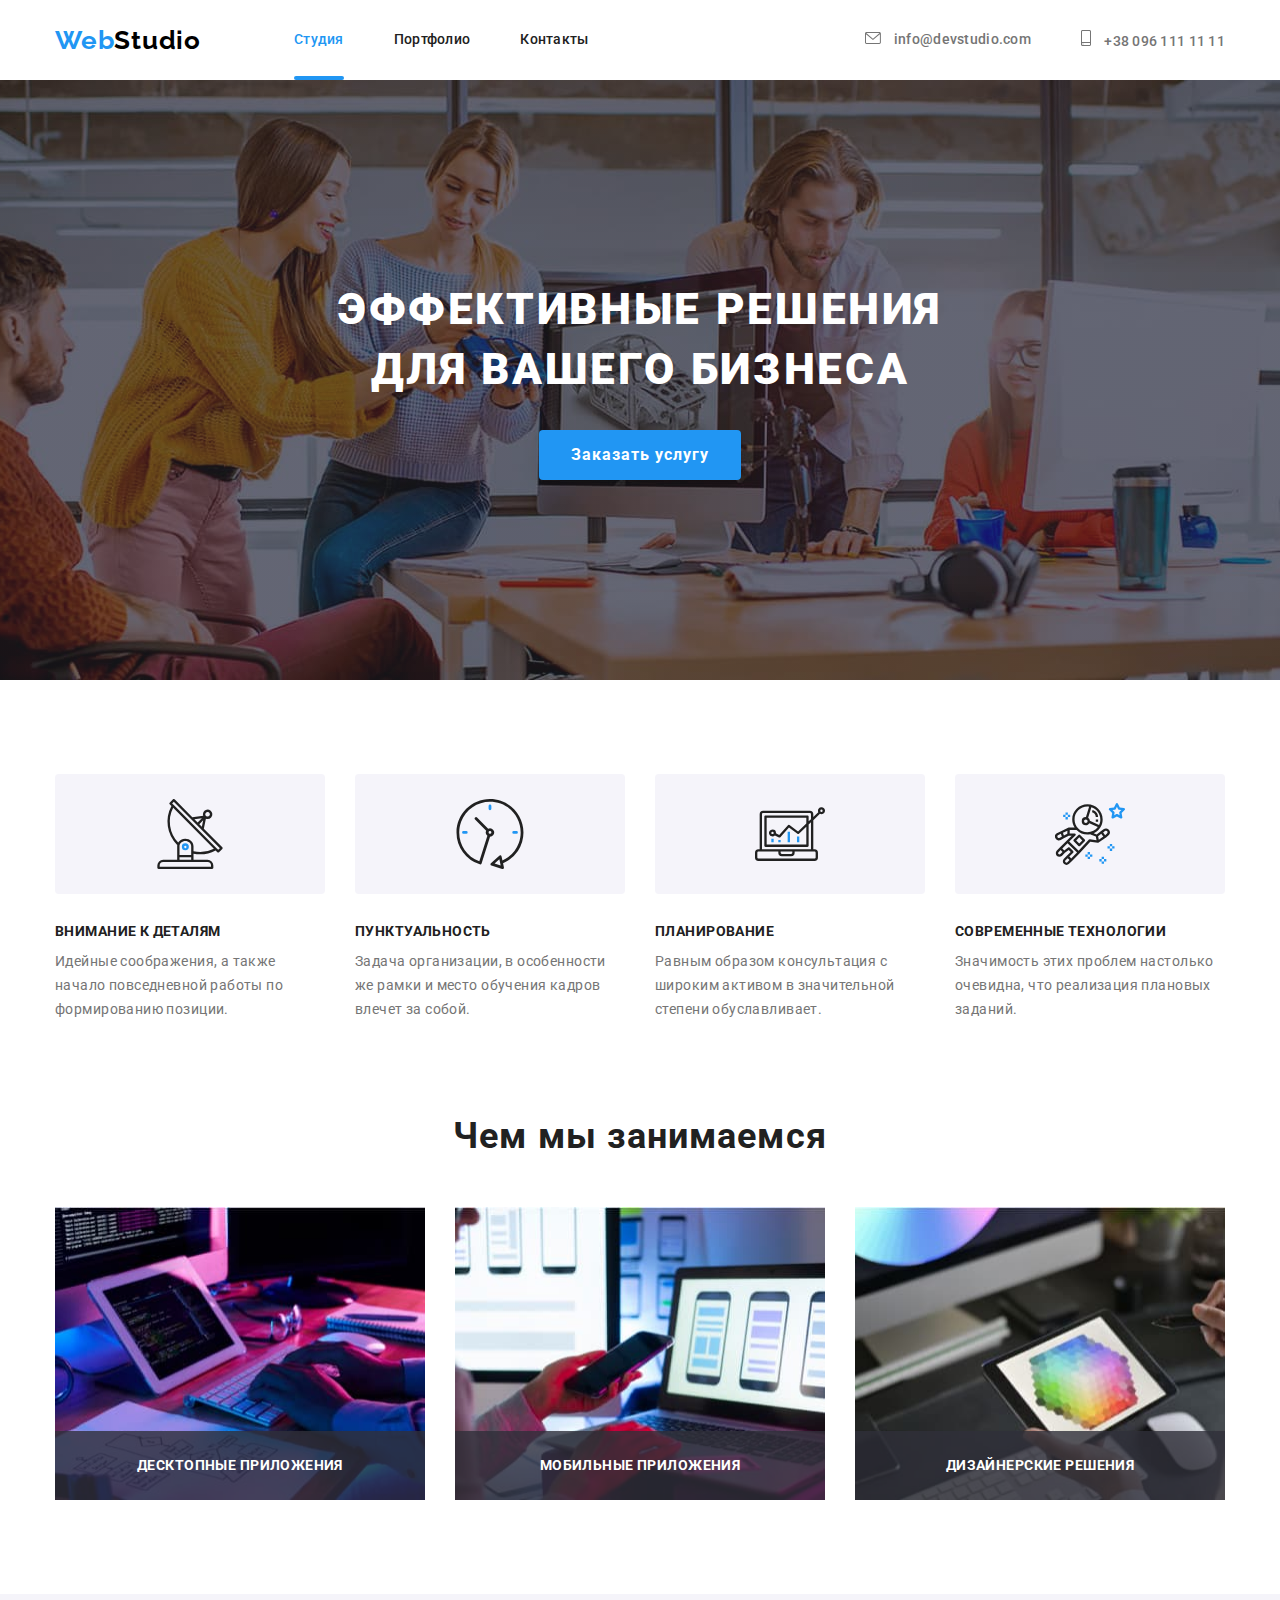
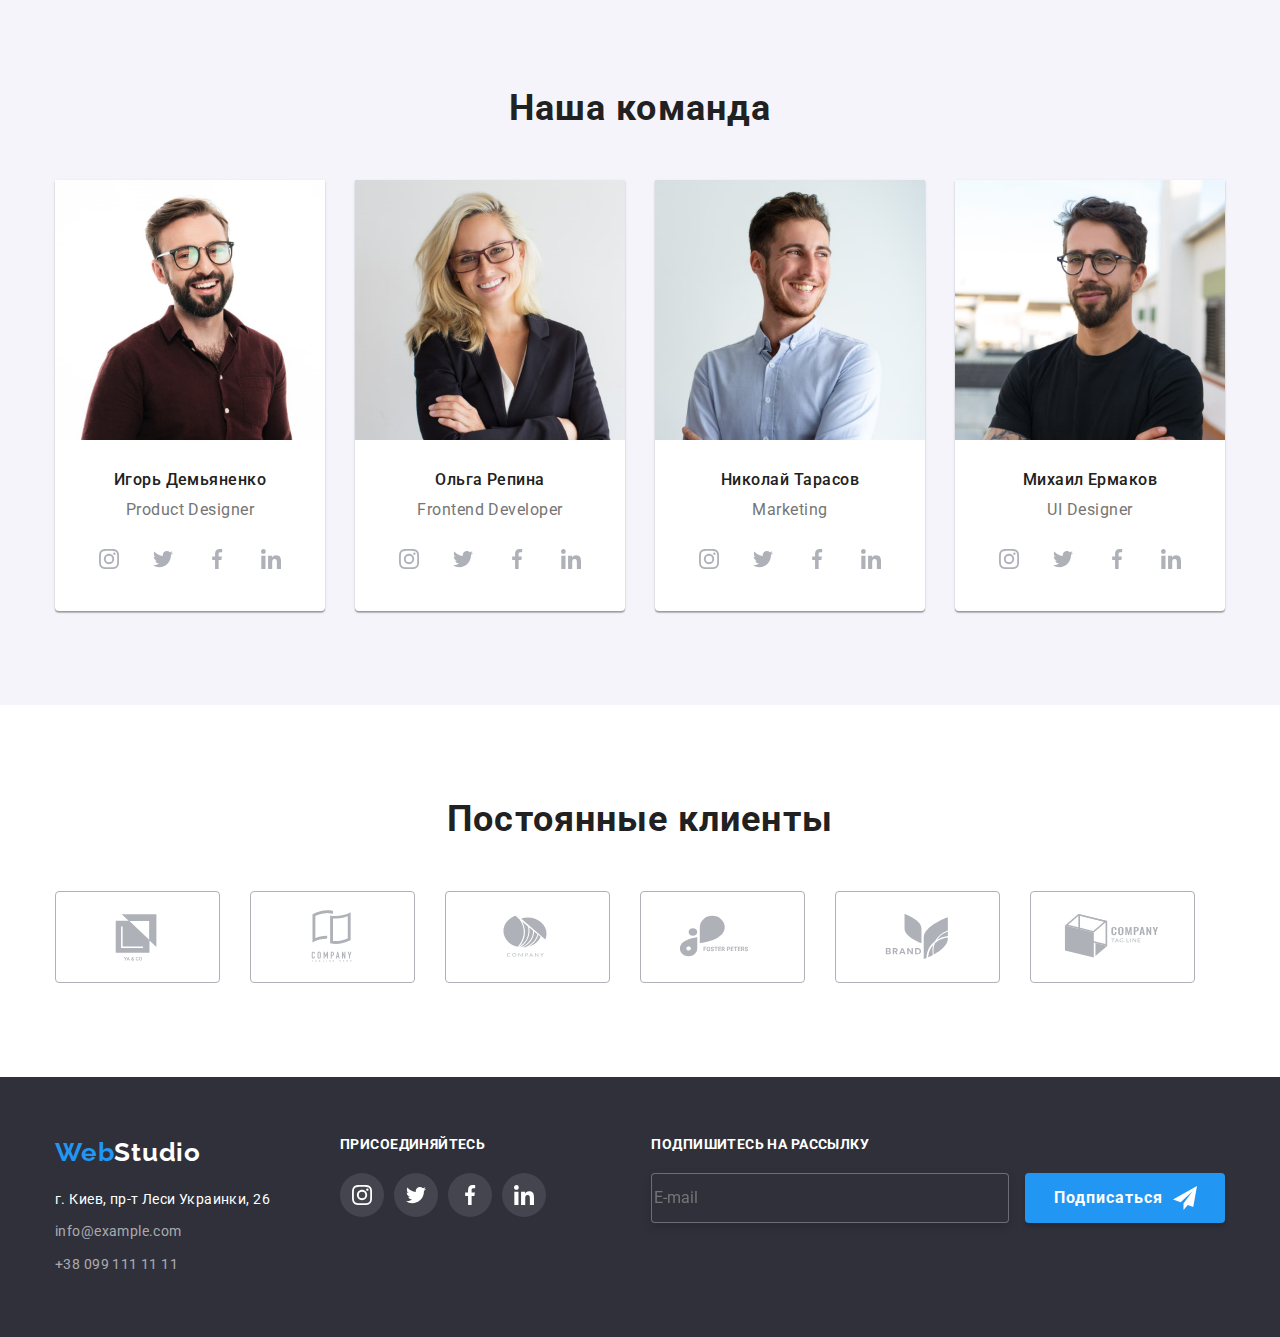
==== index.html @ b8bf2f2f "седьмое дз" ====
<!DOCTYPE html>
<html lang="ru">
<head>
    <meta charset="UTF-8">
    <meta http-equiv="X-UA-Compatible" content="IE=edge">
    <meta name="viewport" content="width=device-width, initial-scale=1.0">
    <title>Главная</title>
    <link rel="preconnect" href="https://fonts.gstatic.com">
    <link href="https://fonts.googleapis.com/css2?family=Raleway:wght@700&family=Roboto:wght@400;500;700;900&display=swap"
        rel="stylesheet">
    <link rel="stylesheet" href="https://cdnjs.cloudflare.com/ajax/libs/modern-normalize/1.0.0/modern-normalize.min.css">
    <link rel="stylesheet" href="css/styles.css">
</head>
<body class="page">

    <!-- Шапка -->

    <header>
        <div class="container main-header">
           <nav class="main-header">
               <a href="index.html" class="logo-header">
                   <span class="web">Web</span>Studio
               </a>

                <ul class="site-nav">
                        <li class="item">
                            <a href="index.html" class="links">Студия</a></li>
                   <li class="item"><a href="portfolio.html" class="link">Портфолио</a></li>
                   <li class="item"><a href="" class="link">Контакты</a></li>
                </ul>
            </nav>
           <ul class="site-contact">
               <li class="item">
                   <a href="info@devstudio.com" class="link"> 
                       <svg class="site-contact-icon" width="16" height="12">
                           <use href='./imges/sprite.svg#icon-envelope'></use>
                        </svg>
                        info@devstudio.com</a>
                </li>
               <li class="item">
                    <a href="+380961111111" class="link">
                    <svg class="site-contact-icon" width="10" height="16">
                        <use href='./imges/sprite.svg#icon-smartphone'></use>
                    </svg>
                    +38 096 111 11 11</a>
                </li>
           </ul>
        </div>
    </header>

    <!-- Герой -->

<main>

    <section class="hero">
        <h1 class="hero-title">Эффективные решения <br/>для вашего бизнеса</h1>
        <button type="button" data-modal-open class="button">Заказать услугу</button>
    </section>
    

    <!-- Особенности -->

    <section class="section-features">
        <div class="container">
            <ul class="features">
                <li class="item">
                    <h3 class="title">Внимание к деталям</h3>
                    <p class="text">Идейные соображения, а также начало повседневной работы по формированию позиции.</p>
                </li>

                <li class="item">
                    <h3 class="title">Пунктуальность</h3>
                    <p class="text">Задача организации, в особенности же рамки и место обучения кадров влечет за собой.</p>
                </li>

                <li class="item">
                    <h3 class="title">Планирование</h3>
                    <p class="text">Равным образом консультация с широким активом в значительной степени обуславливает.</p>
                </li>

                <li class="item">
                    <h3 class="title">Современные технологии</h3>
                    <p class="text">Значимость этих проблем настолько очевидна, что реализация плановых заданий.</p>
                </li>
            </ul>
        </div>
    </section>

    <!-- Чем мы занимаемся -->

    <section class="work">
        <div class="container">
            <h2 class="title">Чем мы занимаемся</h2>
            <ul class="work-imeges">
                <li class="item">
                    <img src="imges/disain1.jpg" alt="дизайн" width="370" height="293">
                    <p class="overlay">Десктопные приложения</p>
                </li>
                <li class="item">
                    <img src="imges/disain2.jpg" alt="дизайн" width="370" height="293">
                    <p class="overlay">Мобильные приложения</p>
                </li>
                <li class="item">
                    <img src="imges/disain3.jpg" alt="дизайн" width="370" height="293">
                    <p class="overlay">Дизайнерские решения</p>
                </li>
            </ul>
        </div>
    </section>

    <!-- Наша команда -->

    <section class="ourteam">
        <div class="container">
            <h2 class="comanda-title">Наша команда</h2>
            <ul class="comanda">
                <li class="item">
                    <article class="card">
                        <div class="card-thumb">
                            <img src="imges/Igor-Demyanenko.jpg" alt="Игорь Демьяненко" width="270" height="260">
                        </div>
                        <div class="card-content">
                            <h3 class="title">Игорь Демьяненко</h3>
                            <p class="text" lang="en">Product Designer</p>
                            <ul class="social-list">
                                <li class="social-list-item">
                                    <a href="" class="social-list-link">
                                        <svg class="social-list-icon">
                                            <use href="./imges/sprite.svg#icon-instagram"></use>
                                        </svg>
                                    </a>
                                </li>
                                <li class="social-list-item">
                                    <a href="" class="social-list-link">
                                        <svg class="social-list-icon">
                                            <use href="./imges/sprite.svg#icon-twitter"></use>
                                        </svg>
                                    </a>
                                </li>
                                <li class="social-list-item">
                                    <a href="" class="social-list-link">
                                        <svg class="social-list-icon">
                                            <use href="./imges/sprite.svg#icon-facebook"></use>
                                        </svg>
                                    </a>
                                </li>
                                <li class="social-list-item">
                                    <a href="" class="social-list-link">
                                        <svg class="social-list-icon">
                                            <use href="./imges/sprite.svg#icon-linkedin"></use>
                                        </svg>
                                    </a>
                                </li>
                            </ul>
                        </div>
                    </article>
                </li>
                <li class="item">
                    <article class="card">
                        <div class="card-thumb">
                             <img src="imges/Olga-Repina.jpg" alt="Ольга Репина" width="270" height="260">
                        </div>
                        <div class="card-content">
                            <h3 class="title">Ольга Репина</h3>
                            <p class="text" lang="en">Frontend Developer</p>
                        <ul class="social-list">
                            <li class="social-list-item">
                                <a href="" class="social-list-link">
                                    <svg class="social-list-icon">
                                        <use href="./imges/sprite.svg#icon-instagram"></use>
                                    </svg>
                                </a>
                            </li>
                            <li class="social-list-item">
                                <a href="" class="social-list-link">
                                    <svg class="social-list-icon">
                                        <use href="./imges/sprite.svg#icon-twitter"></use>
                                    </svg>
                                </a>
                            </li>
                            <li class="social-list-item">
                                <a href="" class="social-list-link">
                                    <svg class="social-list-icon">
                                        <use href="./imges/sprite.svg#icon-facebook"></use>
                                    </svg>
                                </a>
                            </li>
                            <li class="social-list-item">
                                <a href="" class="social-list-link">
                                    <svg class="social-list-icon">
                                        <use href="./imges/sprite.svg#icon-linkedin"></use>
                                    </svg>
                                </a>
                            </li>
                        </ul>
                        </div>
                    </article>
                </li>
                <li class="item">
                    <article class="card">
                        <div class="card-thumb">
                             <img src="imges/Nikolai-Tarasov.jpg" alt="Николай Тарасов" width="270" height="260">
                        </div>
                        <div class="card-content">
                            <h3 class="title">Николай Тарасов</h3>
                            <p class="text" lang="en">Marketing</p>
                            <ul class="social-list">
                                <li class="social-list-item">
                                    <a href="" class="social-list-link">
                                        <svg class="social-list-icon">
                                            <use href="./imges/sprite.svg#icon-instagram"></use>
                                        </svg>
                                    </a>
                                </li>
                                <li class="social-list-item">
                                    <a href="" class="social-list-link">
                                        <svg class="social-list-icon">
                                            <use href="./imges/sprite.svg#icon-twitter"></use>
                                        </svg>
                                    </a>
                                </li>
                                <li class="social-list-item">
                                    <a href="" class="social-list-link">
                                        <svg class="social-list-icon">
                                            <use href="./imges/sprite.svg#icon-facebook"></use>
                                        </svg>
                                    </a>
                                </li>
                                <li class="social-list-item">
                                    <a href="" class="social-list-link">
                                        <svg class="social-list-icon">
                                            <use href="./imges/sprite.svg#icon-linkedin"></use>
                                        </svg>
                                    </a>
                                </li>
                            </ul>
                        </div>
                    </article>
                </li>
                <li class="item">
                    <article class="card">
                        <div class="card-thumb">  
                            <img src="imges/Mihail-Ermakov.jpg" alt="Михаил Ермаков" width="270" height="260">
                        </div>
                        <div class="card-content">
                            <h3 class="title">Михаил Ермаков</h3>
                            <p class="text" lang="en">UI Designer</p>
                            <ul class="social-list">
                                <li class="social-list-item">
                                    <a href="" class="social-list-link">
                                        <svg class="social-list-icon">
                                            <use href="./imges/sprite.svg#icon-instagram"></use>
                                        </svg>
                                    </a>
                                </li>
                                <li class="social-list-item">
                                    <a href="" class="social-list-link">
                                        <svg class="social-list-icon">
                                            <use href="./imges/sprite.svg#icon-twitter"></use>
                                        </svg>
                                    </a>
                                </li>
                                <li class="social-list-item">
                                    <a href="" class="social-list-link">
                                        <svg class="social-list-icon">
                                            <use href="./imges/sprite.svg#icon-facebook"></use>
                                        </svg>
                                    </a>
                                </li>
                                <li class="social-list-item">
                                    <a href="" class="social-list-link">
                                        <svg class="social-list-icon">
                                            <use href="./imges/sprite.svg#icon-linkedin"></use>
                                        </svg>
                                    </a>
                                </li>
                            </ul>
                        </div>
                    </article>
                </li>
            </ul>
        </div>
    </section>

<!-- Постоянные клиенты -->

    <section class="regular-customers">
        <div class="container">
            <h2 class="comanda-title">Постоянные клиенты</h2>
            <ul class="regular-customers-block">
                <li class="item">
                    <a class="link" href="">
                        <svg class="regular-customers-block-icon" width="106" height="60">
                            <use href='./imges/sprite.svg#icon-Logo1'></use>
                        </svg>
                    </a>
                </li>
                <li class="item">
                    <a class="link" href="">
                        <svg class="regular-customers-block-icon" width="106" height="60">
                            <use href='./imges/sprite.svg#icon-Logo2'></use>
                        </svg>
                    </a>
                </li>
                <li class="item">
                    <a class="link" href="">
                        <svg class="regular-customers-block-icon" width="106" height="60">
                            <use href='./imges/sprite.svg#icon-Logo3'></use>
                        </svg>
                    </a>
                </li>
                <li class="item">
                    <a class="link" href="">
                        <svg class="regular-customers-block-icon" width="106" height="60">
                            <use href='./imges/sprite.svg#icon-Logo4'></use>
                        </svg>
                    </a>
                </li>
                <li class="item">
                    <a class="link" href="">
                        <svg class="regular-customers-block-icon" width="106" height="60">
                            <use href='./imges/sprite.svg#icon-Logo5'></use>
                        </svg>
                    </a>
                </li>
                <li class="item">
                    <a class="link" href="">
                        <svg class="regular-customers-block-icon" width="106" height="60">
                            <use href='./imges/sprite.svg#icon-Logo6'></use>
                        </svg>
                    </a>
                </li>
            </ul>
        </div>
    </section>
</main>

    <!-- Подвал -->

    <footer class="footer">
        <div class="container footer-container">
            <div>
                <a href="index.html" class="logo-footer">
                    <span class="web">Web</span>Studio
                </a>
                <address class="address">
                        г. Киев, пр-т Леси Украинки, 26
                </address>
                <address class="footer-contact">
                        <a href="info@example.com" class="contact email">info@example.com</a>
                        <a href="+380991111111" class="contact">+38 099 111 11 11</a>
                </address> 
            </div>
            <div class="footer-social">
                <h2 class="footer-title">Присоединяйтесь</h2> 
                 <ul class="footer-social-list">
                    <li class="footer-social-list-item">
                        <a href="" class="footer-social-list-link">
                            <svg class="footer-social-list-icon">
                                <use href="./imges/sprite.svg#icon-instagram"></use>
                            </svg>
                        </a>
                    </li>
                    <li class="footer-social-list-item">
                        <a href="" class="footer-social-list-link">
                            <svg class="footer-social-list-icon">
                                <use href="./imges/sprite.svg#icon-twitter"></use>
                            </svg>
                        </a>
                    </li>
                    <li class="footer-social-list-item">
                        <a href="" class="footer-social-list-link">
                            <svg class="footer-social-list-icon">
                                <use href="./imges/sprite.svg#icon-facebook"></use>
                            </svg>
                        </a>
                    </li>
                    <li class="footer-social-list-item">
                        <a href="" class="footer-social-list-link">
                            <svg class="footer-social-list-icon">
                                <use href="./imges/sprite.svg#icon-linkedin"></use>
                            </svg>
                        </a>
                    </li>
                </ul>
            </div>
            <div class="footer-modal">
                <form action="#" class="footer-modal-form">
                    <p class="footer-modal-form-head">Подпишитесь на рассылку</p>
                    <input type="text" name="user-name" class="footer-modal-form-input" placeholder="E-mail" required minlength="2">
                    <button type="submit" class="footer-modal-form-btr">Подписаться</button>
                    <!-- <svg class="foter-modal-icon-button">
                        <use href="./imges/sprite.svg#icon-telegram"></use>
                    </svg> -->
                </form>
            </div>
        </div>
        
    </footer>

    <div class="backdrop is-hidden" data-modal>
        <div class="modal">
            <button type="button" class="modal-close-btn" data-modal-close>
                <svg  class="icon-button">
                    <use href="./imges/sprite.svg#icon-button"></use>
                </svg>
            </button>
            <form action="#" class="modal-form">
                <p class="modal-form-head">Оставьте свои данные, мы вам перезвоним</p>
                <label class="modal-form-field">
                    Имя
                    <span class="modal-form-input-wrapper">
                        <input type="text" name="user-name" class="modal-form-input" placeholder="Имя" required minlength="2">
                        <svg class="modal-form-icon">
                            <use href="./imges/sprite.svg#icon-person-black-modal"></use>
                        </svg>
                    </span>
                </label>
                <label class="modal-form-field">
                    Телефон
                    <span class="modal-form-input-wrapper">
                        <input type="tel" name="user-phone" class="modal-form-input" placeholder="066-666-66-66" pattern="[0-9]{3}-[0-9]{3}-[0-9]{2}-[0-9]{2}" title="066-666-66-66" required> 
                        <svg class="modal-form-icon">
                            <use href="./imges/sprite.svg#icon-phone-black-modal"></use>
                        </svg>
                    </span>
                </label>
                <label class="modal-form-field">
                    Почта
                    <span class="modal-form-input-wrapper">
                        <input type="email" name="user-email" class="modal-form-input" placeholder="Почта" required>
                        <svg class="modal-form-icon">
                            <use href="./imges/sprite.svg#icon-email-black-modal"></use>
                        </svg>
                    </span>
                </label>
                <label class="modal-form-field">
                    Комментарий
                    <textarea name="user-message" class="modal-form-message" placeholder="Введите текст"></textarea>
                </label>
                <input type="checkbox" name="user-policy" class="modal-form-check visually-hidden" id="user-policy" required>
                <label for="user-policy" class="modal-form-checkbox-desc">Соглашаюсь с рассылкой и принимаю <a href="" class="modal-form-checkbox-link">Условия договора</a></label>
                <button type="submit" class="modal-form-btn">Отправить</button>
            </form>
        </div>
    </div>

    <script src="./js/modal.js"></script>

</body>
</html>
---- css/styles.css ----
/* Шрифты 
Roboto 500, 900, 700, 400, Raleway 700*/

/* Ширина сетки 1170 */

.page {
  background-color: #ffffff;
  color: #212121;
  font-family: Roboto, sans-serif;
}

.container {
  margin-left: auto;
  margin-right: auto;
  padding-left: 15px;
  padding-right: 15px;
  width: 1200px;
}

img {
  display: block;
  max-width: 100%;
}

h1,
h2,
h3,
h4,
h5,
h6,
p {
  margin-top: 0;
  margin-bottom: 0;
}

ul,
ol {
  margin-top: 0;
  margin-bottom: 0;
  padding-left: 0;
  list-style: none;
}

/* Шапка */

.main-header {
  display: flex;
  align-items: center;
}

.line-header {
  border-bottom: 1px solid #ececec;
}

.logo-header {
  color: #000000;
  text-decoration: none;
  font-family: Raleway;
  font-style: normal;
  font-weight: 700;
  font-size: 26px;
  line-height: 1.19;
  letter-spacing: 0.03em;
}

.web {
  color: #2196f3;
}

.site-nav {
  padding: 0;
  margin-left: 93px;
  margin-top: 0;
  margin-bottom: 0;
  display: flex;
}

.site-nav .item {
  margin-right: 50px;
  position: relative;
}

.site-nav .item:last-child {
  margin-right: 0;
}

.site-contact {
  display: flex;
  padding: 0;
  margin-left: auto;
}

.site-nav .link {
  text-decoration: none;
  color: #212121;
  font-weight: 500;
  font-size: 14px;
  line-height: 1.14;
  letter-spacing: 0.02em;
  display: block;
  padding-top: 32px;
  padding-bottom: 32px;
  transition: color 250ms linear;
}

.site-nav .links {
  text-decoration: none;
  color: #2196f3;
  font-weight: 500;
  font-size: 14px;
  line-height: 1.14;
  letter-spacing: 0.02em;
  display: block;
  padding-top: 32px;
  padding-bottom: 32px;
  transition: color 250ms linear;
}

.site-nav .links::after {
  content: '';
  display: block;
  width: 100%;
  height: 4px;
  background-color: #2196f3;
  border-radius: 2px;
  position: absolute;
  bottom: 0;
  left: 0;
}

.site-contact .link {
  color: #757575;
  text-decoration: none;
  font-weight: 500;
  font-size: 14px;
  line-height: 1.14;
  letter-spacing: 0.02em;
  transition: color 250ms linear;
}

.site-contact-icon {
  fill: currentColor;
  margin-right: 10px;
}

.site-contact .item + .item {
  margin-left: 50px;
}

.site-nav .link:hover,
.site-nav .link:focus {
  color: #2196f3;
}

.site-contact .link:hover,
.site-contact .link:focus {
  color: #2196f3;
}

.site-contact .link:hover .site-contact-icon,
.site-contact .link:focus .site-contact-icon {
  fill: #2196f3;
  color: #2196f3;
}

/* Герой */

.hero {
  background-color: #c4c4c4;
  text-align: center;
  padding-top: 200px;
  padding-bottom: 200px;
  max-width: 1600px;
  height: 600px;
  margin-left: auto;
  margin-right: auto;
  background-image: linear-gradient(to right, rgba(47, 48, 58, 0.4), rgba(47, 48, 58, 0.4)),
    url(../imges/header-fon.jpg);
  background-size: cover;
  background-position: center;
  background-repeat: no-repeat;
}

.hero-title {
  color: #ffffff;
  font-weight: 900;
  font-size: 44px;
  line-height: 1.36;

  letter-spacing: 0.06em;
  text-transform: uppercase;
  margin-top: 0;
  margin-bottom: 30px;
}

.button {
  font-family: inherit;
  color: #ffffff;
  background-color: #2196f3;
  font-weight: 700;
  font-size: 16px;
  line-height: 1.87;
  align-items: center;
  text-align: center;
  letter-spacing: 0.06em;
  padding: 10px 32px 10px 32px;
  box-shadow: 0px 4px 4px rgba(0, 0, 0, 0.15);
  border-radius: 4px;
  border: 0;
  cursor: pointer;
  transition: background-color 250ms linear;
}

.button:hover,
.button:focus {
  background-color: #188ce8;
}

/* Особенности */

.section-features {
  padding-top: 94px;
  padding-bottom: 94px;
}

.features {
  margin-top: 0;
  margin-bottom: 0;
  padding-left: 0;
  display: flex;
}

.features .item {
  flex-basis: calc(100% / 4);
  margin-right: 30px;
}

.features .item::before {
  content: '';
  height: 120px;
  display: block;
  background-color: #f5f4fa;
  border-radius: 4px;
  background-repeat: no-repeat;
  background-position: center;
  margin-bottom: 30px;
}

.features .item:nth-child(1)::before {
  background-image: url(../imges/antenna.svg);
}

.features .item:nth-child(2)::before {
  background-image: url(../imges/clock.svg);
}

.features .item:nth-child(3)::before {
  background-image: url(../imges/diagram.svg);
}

.features .item:nth-child(4)::before {
  background-image: url(../imges/astronaut.svg);
}

.features .item:last-child {
  margin-right: 0;
}

.features .title {
  font-weight: 700;
  font-size: 14px;
  line-height: 1.14;
  letter-spacing: 0.03em;
  text-transform: uppercase;
  margin-top: 0;
  margin-bottom: 10px;
}

.features .text {
  color: #757575;
  font-weight: 400;
  font-size: 14px;
  line-height: 1.71;
  letter-spacing: 0.03em;
  margin-top: 0;
  margin-bottom: 0;
}

/* Чем мы занимаемся */

.work {
  padding-bottom: 94px;
}

.work .title {
  font-weight: 700;
  font-size: 36px;
  line-height: 1.16;
  text-align: center;
  letter-spacing: 0.03em;
  margin-top: 0;
  margin-bottom: 50px;
}

.work ul {
  margin-top: 0;
  margin-bottom: 0;
  padding-left: 0;
}

.work-imeges {
  display: flex;
}

.work-imeges .item {
  position: relative;
  margin-right: 30px;
}

.work-imeges .item:last-child {
  margin-right: 0;
}

.overlay {
  position: absolute;
  bottom: 0;
  left: 0;
  width: 100%;
  background-color: rgba(47, 48, 58, 0.8);
  font-weight: 700;
  font-size: 14px;
  line-height: 1.14;
  text-align: center;
  letter-spacing: 0.03em;
  text-transform: uppercase;
  padding-top: 27px;
  padding-bottom: 27px;

  color: #ffffff;
}

/* Наша команда */

.comanda .item:not(:last-child) {
  margin-right: 30px;
}

.ourteam {
  background-color: #f5f4fa;
  padding-top: 94px;
  padding-bottom: 94px;
}

.comanda {
  margin-top: 0;
  margin-bottom: 0;
  padding-left: 0;
  display: flex;
  /* justify-content: center; */
}

.card-thumb {
  padding-bottom: 30px;
}

.comanda-title {
  font-weight: 700;
  font-size: 36px;
  line-height: 1.16;
  letter-spacing: 0.03em;
  text-align: center;
  margin-top: 0;
  margin-bottom: 50px;
}

.comanda .title {
  font-weight: 500;
  font-size: 16px;
  line-height: 1.19;
  letter-spacing: 0.03em;
  margin-bottom: 10px;
  margin-top: 0;
  text-align: center;
}

.comanda .text {
  color: #757575;
  font-weight: 400;
  font-size: 16px;
  line-height: 1.35;
  letter-spacing: 0.03em;
  margin-top: 0;
  margin-bottom: 0;
  text-align: center;
}

.card-content {
  padding-bottom: 30px;
}

.card {
  background: #ffffff;
  box-shadow: 0px 1px 3px rgba(0, 0, 0, 0.12), 0px 1px 1px rgba(0, 0, 0, 0.14),
    0px 2px 1px rgba(0, 0, 0, 0.2);
  border-radius: 0px 0px 4px 4px;
  overflow: hidden;
}

.social-list {
  display: flex;
  justify-content: space-between;
  margin-top: 16px;
  margin-bottom: 0;
  margin-left: 32px;
  padding-left: 0;
  width: 206px;
}

.social-list-link {
  display: flex;
  justify-content: center;
  align-items: center;
  width: 44px;
  height: 44px;
  border-radius: 50%;
  background-color: #ffffff;
  transition: background-color 250ms linear;
}

.social-list-icon {
  width: 20px;
  height: 20px;
  fill: #afb1b8;
}

.social-list-link:hover,
.social-list-link:focus {
  background-color: #2196f3;
}

.social-list-link:hover .social-list-icon,
.social-list-link:focus .social-list-icon {
  fill: #ffffff;
}

/* Постоянные клиенты */

.regular-customers {
  padding-top: 94px;
  padding-bottom: 94px;
}

.regular-customers-block {
  display: flex;
  margin-top: 0;
  margin-bottom: 0;
  padding-left: 0;
}

.regular-customers-block .item {
  flex-basis: calc(100% / 6 - 30px);
}

.regular-customers-block .link {
  display: flex;
  justify-content: center;
  align-items: center;
  width: 100%;
  height: 92px;
  border: 1px solid #afb1b8;
  border-radius: 4px;
  transition: color 250ms linear;
  transition: border-color 250ms linear;
}

.regular-customers-block .item:not(:last-child) {
  margin-right: 30px;
}

.regular-customers-block-icon {
  fill: #afb1b8;
  transition: fill 250ms linear;
}

.regular-customers-block .link:hover .regular-customers-block-icon,
.regular-customers-block .link:focus .regular-customers-block-icon {
  fill: #2196f3;
}

.regular-customers-block .link:hover,
.regular-customers-block .link:focus {
  border-color: #2196f3;
}

/* Подвал */

.footer {
  background-color: #2f303a;
  padding-top: 60px;
  padding-bottom: 60px;
}

.logo-footer {
  color: #ffffff;
  text-decoration: none;
  font-family: Raleway;
  font-weight: 700;
  font-size: 26px;
  line-height: 1.19;
  letter-spacing: 0.03em;
}

.address {
  color: #ffffff;
  font-style: normal;
  font-weight: 400;
  font-size: 14px;
  line-height: 1.71;
  letter-spacing: 0.03em;
  margin-top: 20px;
  margin-bottom: 9px;
}

.footer-contact .contact {
  font-style: normal;
  font-weight: 400;
  font-size: 14px;
  line-height: 1.71;
  letter-spacing: 0.03em;
  color: rgba(255, 255, 255, 0.6);
  text-decoration: none;
  display: block;
}

.email {
  margin-bottom: 9px;
}

.footer-container {
  display: flex;
}

.footer-social {
  margin-left: 70px;
  width: 206px;
}

.footer-title {
  font-family: Roboto;
  font-style: normal;
  font-weight: 700;
  font-size: 14px;
  line-height: 1.14;
  letter-spacing: 0.03em;
  text-transform: uppercase;
  margin-bottom: 20px;

  color: #ffffff;
}

.footer-social-list {
  display: flex;
  justify-content: space-between;
  margin-top: 0;
  margin-bottom: 0;
  padding-left: 0;
}

.footer-social-list-link {
  display: flex;
  justify-content: center;
  align-items: center;
  width: 44px;
  height: 44px;
  border-radius: 50%;
  background-color: rgba(255, 255, 255, 0.1);
  transition: background-color 250ms linear;
}

.footer-social-list-icon {
  width: 20px;
  height: 20px;
  fill: #ffffff;
}

.footer-social-list-link:hover,
.footer-social-list-link:focus {
  background-color: #2196f3;
}

/* Портфолио */

.card-portfolio-link {
  color: #212121;
  text-decoration: none;
}

.portfolio-thumb {
  position: relative;
  overflow: hidden;
}

.portfolio-overlay {
  transform: translateY(100%);
  position: absolute;
  top: 0;
  left: 0;
  width: 100%;
  transition: transform 250ms linear;
  padding-top: 63px;
  padding-left: 24px;
  padding-bottom: 63px;
  padding-right: 24px;
  background: rgba(33, 150, 243, 0.9);
  font-weight: 400;
  font-size: 18px;
  line-height: 1.56;
  letter-spacing: 0.03em;
  color: #ffffff;
}

.button-filtr {
  font-family: Roboto;
  font-style: normal;
  font-weight: 500;
  font-size: 16px;
  line-height: 1.62;
  text-align: center;
  letter-spacing: 0.03em;
  background: #f5f4fa;
  border-radius: 4px;
  border: 0;
  padding: 6px 22px 6px 22px;
  color: #212121;
  cursor: pointer;
  transition: background-color 250ms linear, color 250ms linear;
}

.button-filtr:hover,
.button-filtr:focus {
  color: #ffffff;
  background-color: #2196f3;
  box-shadow: 0px 3px 1px rgba(0, 0, 0, 0.1), 0px 1px 2px rgba(0, 0, 0, 0.08),
    0px 2px 2px rgba(0, 0, 0, 0.12);
  border-radius: 4px;
}

.card-portfolio:hover,
.card-portfolio:focus {
  box-shadow: 0px 1px 1px rgba(0, 0, 0, 0.12), 0px 4px 4px rgba(0, 0, 0, 0.06),
    1px 4px 6px rgba(0, 0, 0, 0.16);
  cursor: pointer;
}

.card-portfolio-link:hover .portfolio-overlay,
.card-portfolio-link:focus .portfolio-overlay {
  transform: translateY(0%);
}

.portfolio {
  padding-top: 94px;
  padding-bottom: 94px;
}

.filtrs {
  margin-top: 0;
  margin-bottom: 50px;
  padding-left: 0;
  display: flex;
  align-items: center;
  justify-content: center;
}

.filtrs .item:not(:last-child) {
  margin-right: 8px;
}

.project {
  margin-top: 0;
  margin-bottom: 0;
  padding-left: 0;
  display: flex;
  flex-wrap: wrap;
  margin-bottom: 30px;
  margin-right: -30px;
}

.project .item {
  flex-basis: calc(100% / 3 - 30px);
  margin-right: 30px;
  margin-bottom: 30px;
}

.project .title {
  margin-top: 0;
  margin-bottom: 4px;
  letter-spacing: 0.06em;
  font-style: normal;
  font-weight: 700;
  font-size: 18px;
  line-height: 2;
}

.project .text {
  color: #757575;
  margin-top: 0;
  margin-bottom: 0;
  letter-spacing: 0.03em;
  font-style: normal;
  font-weight: 400;
  font-size: 16px;
  line-height: 1.9;
}

.portfolio-content {
  padding-top: 20px;
  padding-right: 24px;
  padding-bottom: 20px;
  padding-left: 24px;

  box-sizing: border-box;
  border: 2px solid #ececec;
  border-top: none;
}

/*-------BACKDROP------- */

.backdrop {
  position: fixed;
  top: 0;
  left: 0;
  z-index: 100;
  width: 100vw;
  height: 100vh;
  background-color: rgba(0, 0, 0, 0.2);
}

.modal {
  position: absolute;
  top: 50%;
  left: 50%;
  transform: translate(-50%, -50%);
  width: 528px;
  min-height: 581px;
  background: #ffffff;
  box-shadow: 0px 1px 3px rgba(0, 0, 0, 0.12), 0px 1px 1px rgba(0, 0, 0, 0.14),
    0px 2px 1px rgba(0, 0, 0, 0.2);
  border-radius: 4px;
  padding: 40px;
}

.modal-close-btn {
  position: absolute;
  border: none;
  top: 8px;
  right: 8px;
  width: 30px;
  height: 30px;
  border-radius: 50%;
  background: #ffffff;
  border: 1px solid rgba(0, 0, 0, 0.1);
  cursor: pointer;
  padding: 0;
  display: flex;
  justify-content: center;
  align-items: center;
}

.icon-button {
  width: 18px;
  height: 18px;
  transition: fill 250ms linear;
}

.icon-button:hover {
  fill: #2196f3;
}

.is-hidden {
  opacity: 0;
  visibility: hidden;
  pointer-events: none;
}

/* Модельная форма */

.modal-form {
  display: flex;
  flex-direction: column;
}

.modal-form-head {
  font-weight: 700;
  font-size: 20px;
  line-height: 1.15;
  text-align: center;
  letter-spacing: 0.03em;
  margin-bottom: 15px;
}

.modal-form-input {
  width: 100%;
  height: 40px;
  border: 1px solid rgba(33, 33, 33, 0.2);
  box-sizing: border-box;
  border-radius: 4px;
  padding-left: 42px;
  transition: border-color 250ms linear;
}

.modal-form-input:focus {
  outline: none;
  border-color: #2196f3;
}

.modal-form-input:focus + .modal-form-icon {
  fill: #2196f3;
}

.modal-form-field {
  font-weight: 400;
  font-size: 12px;
  line-height: 14px;
  letter-spacing: 0.01em;
  margin-bottom: 10px;

  color: #757575;
}

.modal-form-input-wrapper {
  display: block;
  position: relative;
  margin-top: 4px;
}

.modal-form-icon {
  position: absolute;
  top: 50%;
  left: 12px;
  transform: translateY(-50%);
  width: 18px;
  height: 18px;
  transition: fill 250ms linear;
}

.modal-form-message {
  width: 100%;
  height: 120px;
  resize: none;
  border: 1px solid rgba(33, 33, 33, 0.2);
  border-radius: 4px;
  margin-top: 4px;
  padding: 15px;
  transition: border-color 250ms linear;
}

.modal-form-message::placeholder {
  font-size: 14px;
  line-height: 1.14;
  letter-spacing: 0.01em;
  color: rgba(117, 117, 117, 0.5);
}

.modal-form-message:focus {
  outline: none;
  border-color: #2196f3;
}

.modal-form-checkbox-desc {
  font-weight: 400;
  font-size: 14px;
  margin-bottom: 30px;
}

.modal-form-checkbox-desc::before {
  display: inline-block;
  vertical-align: middle;
  content: '';
  width: 16px;
  height: 15px;
  border-radius: 2px;
  cursor: pointer;
  margin-right: 10px;
}

.modal-form-check:checked + .modal-form-checkbox-desc::before {
  background-image: url(../imges/icon-check.svg);
  background-position: 50% 50%;
  background-size: cover;
  /* fill: #2196f3; */
}

.modal-form-check:focus + .modal-form-checkbox-desc::before {
  outline: 1px solid rgba(33, 150, 243, 0.9);
}

.visually-hidden {
  position: absolute !important;
  clip: rect(1px 1px 1px 1px);
  clip: rect(1px, 1px, 1px, 1px);
  padding: 0 !important;
  border: 0 !important;
  height: 1px !important;
  width: 1px !important;
  overflow: hidden;
}

.modal-form-checkbox-link {
  color: #2196f3;
}

.modal-form-btn {
  font-family: inherit;
  color: #ffffff;
  background-color: #2196f3;
  font-weight: 700;
  font-size: 16px;
  line-height: 1.87;
  align-items: center;
  text-align: center;
  letter-spacing: 0.06em;
  padding: 10px 55px 10px 55px;
  background: #2196f3;
  box-shadow: 0px 4px 4px rgba(0, 0, 0, 0.15);
  border-radius: 4px;
  border: 0;
  cursor: pointer;
  transition: background-color 250ms linear;
  margin-left: auto;
  margin-right: auto;
}

.modal-form-btn:hover,
.modal-form-btn:focus {
  background-color: #188ce8;
  box-shadow: 0px 4px 4px rgba(0, 0, 0, 0.15);
}

/* Модальное окно подвал */

.footer-modal {
  margin-left: auto;
}

.footer-modal-form-input {
  width: 358px;
  height: 50px;
  border: 1px solid rgba(255, 255, 255, 0.3);
  box-sizing: border-box;
  filter: drop-shadow(0px 4px 4px rgba(0, 0, 0, 0.15));
  border-radius: 4px;
  background-color: #2f303a;
}

.footer-modal-form-head {
  font-family: Roboto;
  font-style: normal;
  font-weight: 700;
  font-size: 14px;
  line-height: 1.14;
  letter-spacing: 0.03em;
  text-transform: uppercase;
  color: #ffffff;
  margin-bottom: 20px;
}

.footer-modal-form-btr {
  position: relative;
  font-family: inherit;
  color: #ffffff;
  background-color: #2196f3;
  font-weight: 700;
  font-size: 16px;
  line-height: 1.87;
  align-items: center;
  text-align: center;
  letter-spacing: 0.06em;
  padding: 10px 62px 10px 29px;
  background: #2196f3;
  box-shadow: 0px 4px 4px rgba(0, 0, 0, 0.15);
  border-radius: 4px;
  border: 0;
  cursor: pointer;
  transition: background-color 250ms linear;
  margin-left: 12px;
  margin-right: auto;
  background-image: url(../imges/icon-telegram.svg);
  background-repeat: no-repeat;
  background-position: 148px 50%;
}

.footer-modal-form-btr:hover,
.footer-modal-form-btr:focus {
  background-color: #188ce8;
}
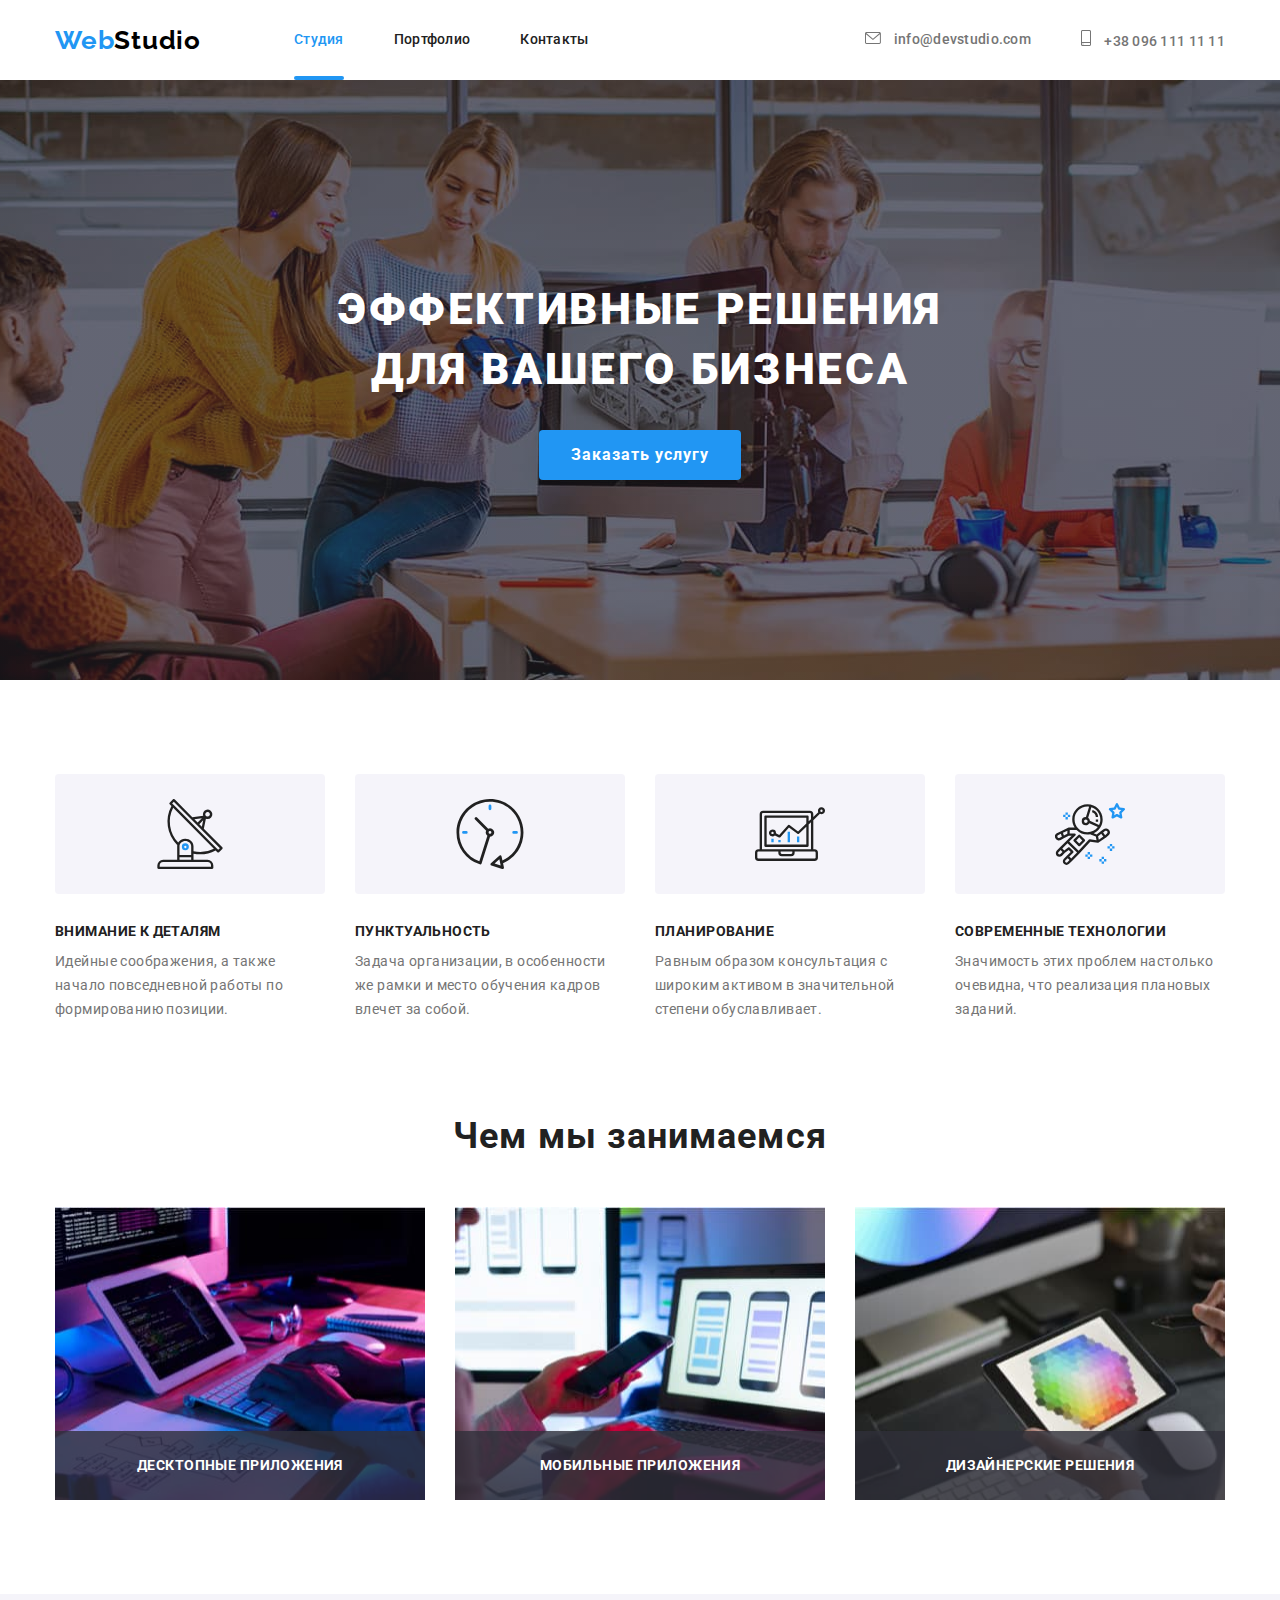
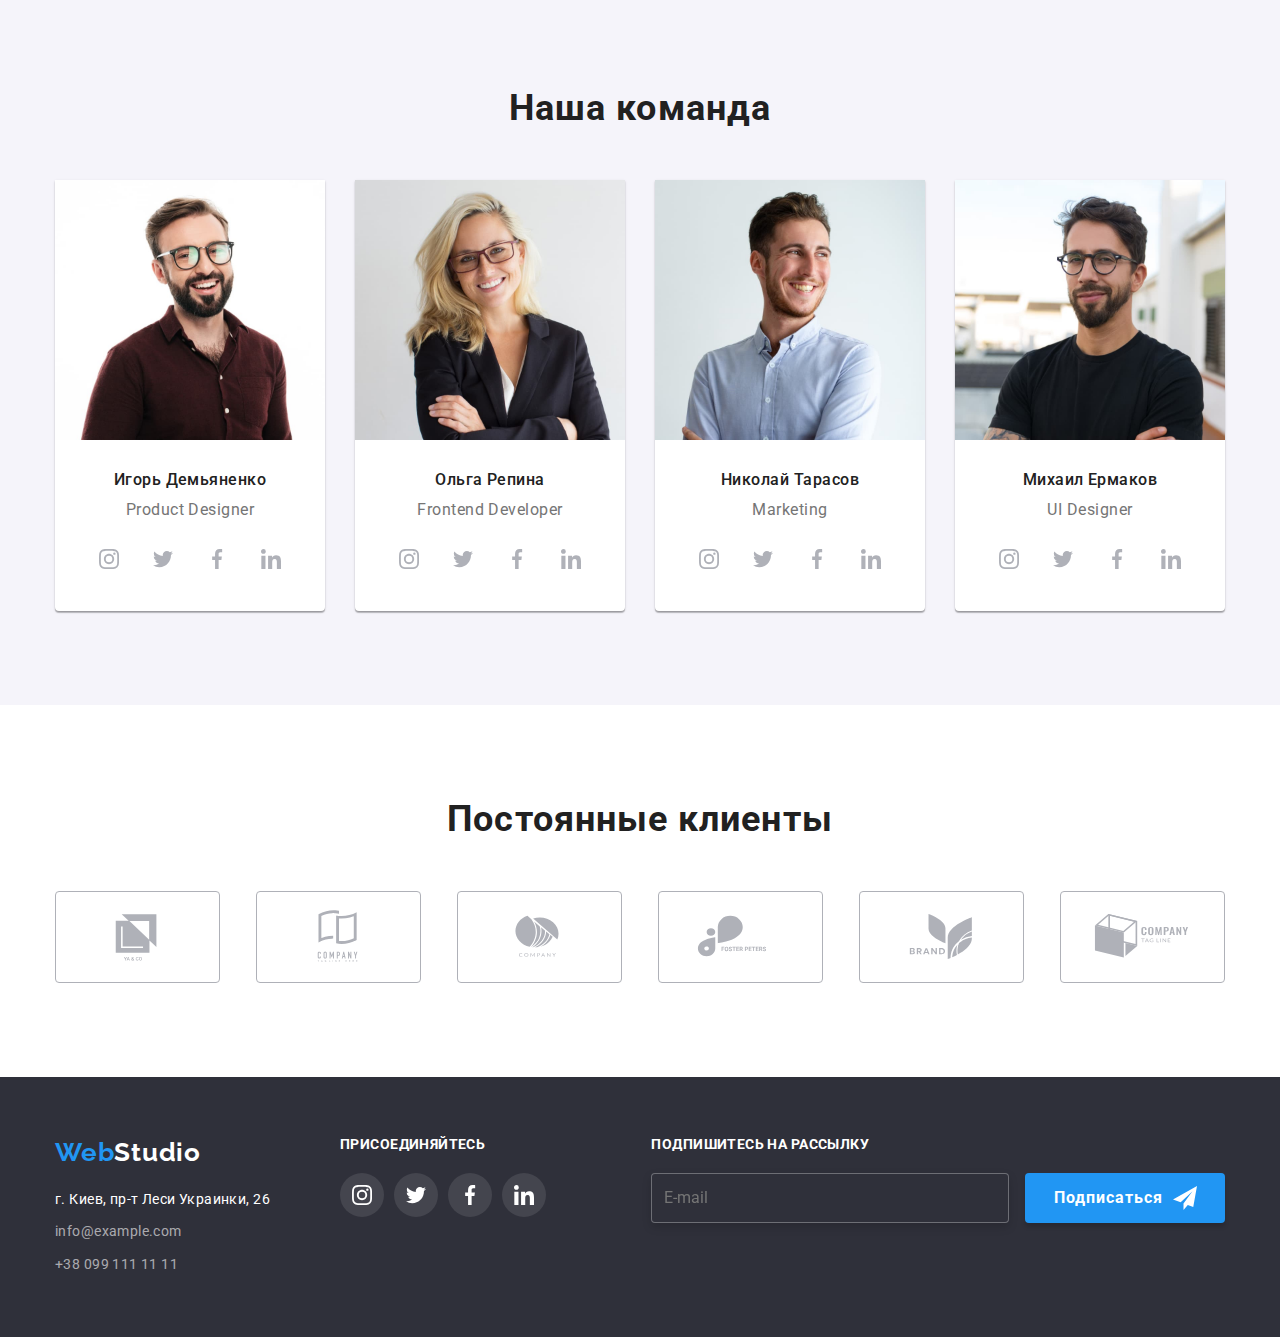
==== commit 3c8533b4: "правки" ====
--- a/index.html
+++ b/index.html
@@ -13,7 +13,7 @@
 </head>
 <body class="page">
 
-    <!-- Шапка -->
+    <!------------------------------HEADER--------------------------------------------->
 
     <header>
         <div class="container main-header">
@@ -23,23 +23,23 @@
                </a>
 
                 <ul class="site-nav">
-                        <li class="item">
-                            <a href="index.html" class="links">Студия</a></li>
-                   <li class="item"><a href="portfolio.html" class="link">Портфолио</a></li>
-                   <li class="item"><a href="" class="link">Контакты</a></li>
+                        <li class="site-nav__item">
+                            <a href="index.html" class="site-nav__links">Студия</a></li>
+                   <li class="site-nav__item"><a href="portfolio.html" class="site-nav__link">Портфолио</a></li>
+                   <li class="site-nav__item"><a href="" class="site-nav__link">Контакты</a></li>
                 </ul>
             </nav>
            <ul class="site-contact">
-               <li class="item">
-                   <a href="info@devstudio.com" class="link"> 
-                       <svg class="site-contact-icon" width="16" height="12">
+               <li class="site-contact__item">
+                   <a href="info@devstudio.com" class="site-contact__link"> 
+                       <svg class="site-contact__icon" width="16" height="12">
                            <use href='./imges/sprite.svg#icon-envelope'></use>
                         </svg>
                         info@devstudio.com</a>
                 </li>
-               <li class="item">
-                    <a href="+380961111111" class="link">
-                    <svg class="site-contact-icon" width="10" height="16">
+               <li class="site-contact__item">
+                    <a href="+380961111111" class="site-contact__link">
+                    <svg class="site-contact__icon" width="10" height="16">
                         <use href='./imges/sprite.svg#icon-smartphone'></use>
                     </svg>
                     +38 096 111 11 11</a>
@@ -54,33 +54,33 @@
 
     <section class="hero">
         <h1 class="hero-title">Эффективные решения <br/>для вашего бизнеса</h1>
-        <button type="button" data-modal-open class="button">Заказать услугу</button>
+        <button type="button" data-modal-open class="hero-button">Заказать услугу</button>
     </section>
     
 
     <!-- Особенности -->
 
-    <section class="section-features">
+    <section class="features-section">
         <div class="container">
-            <ul class="features">
-                <li class="item">
-                    <h3 class="title">Внимание к деталям</h3>
-                    <p class="text">Идейные соображения, а также начало повседневной работы по формированию позиции.</p>
-                </li>
-
-                <li class="item">
-                    <h3 class="title">Пунктуальность</h3>
-                    <p class="text">Задача организации, в особенности же рамки и место обучения кадров влечет за собой.</p>
-                </li>
-
-                <li class="item">
-                    <h3 class="title">Планирование</h3>
-                    <p class="text">Равным образом консультация с широким активом в значительной степени обуславливает.</p>
-                </li>
-
-                <li class="item">
-                    <h3 class="title">Современные технологии</h3>
-                    <p class="text">Значимость этих проблем настолько очевидна, что реализация плановых заданий.</p>
+            <ul class="features-list">
+                <li class="features-list__item">
+                    <h3 class="features-list__title">Внимание к деталям</h3>
+                    <p class="features-list__text">Идейные соображения, а также начало повседневной работы по формированию позиции.</p>
+                </li>
+
+                <li class="features-list__item">
+                    <h3 class="features-list__title">Пунктуальность</h3>
+                    <p class="features-list__text">Задача организации, в особенности же рамки и место обучения кадров влечет за собой.</p>
+                </li>
+
+                <li class="features-list__item">
+                    <h3 class="features-list__title">Планирование</h3>
+                    <p class="features-list__text">Равным образом консультация с широким активом в значительной степени обуславливает.</p>
+                </li>
+
+                <li class="features-list__item">
+                    <h3 class="features-list__title">Современные технологии</h3>
+                    <p class="features-list__text">Значимость этих проблем настолько очевидна, что реализация плановых заданий.</p>
                 </li>
             </ul>
         </div>
@@ -88,21 +88,21 @@
 
     <!-- Чем мы занимаемся -->
 
-    <section class="work">
+    <section class="doing-section">
         <div class="container">
-            <h2 class="title">Чем мы занимаемся</h2>
-            <ul class="work-imeges">
-                <li class="item">
+            <h2 class="doing-section__title">Чем мы занимаемся</h2>
+            <ul class="doing-list">
+                <li class="doing-list__item">
                     <img src="imges/disain1.jpg" alt="дизайн" width="370" height="293">
-                    <p class="overlay">Десктопные приложения</p>
-                </li>
-                <li class="item">
+                    <p class="doing-list__overlay">Десктопные приложения</p>
+                </li>
+                <li class="doing-list__item">
                     <img src="imges/disain2.jpg" alt="дизайн" width="370" height="293">
-                    <p class="overlay">Мобильные приложения</p>
-                </li>
-                <li class="item">
+                    <p class="doing-list__overlay">Мобильные приложения</p>
+                </li>
+                <li class="doing-list__item">
                     <img src="imges/disain3.jpg" alt="дизайн" width="370" height="293">
-                    <p class="overlay">Дизайнерские решения</p>
+                    <p class="doing-list__overlay">Дизайнерские решения</p>
                 </li>
             </ul>
         </div>
@@ -110,43 +110,43 @@
 
     <!-- Наша команда -->
 
-    <section class="ourteam">
+    <section class="ourteam-section">
         <div class="container">
-            <h2 class="comanda-title">Наша команда</h2>
-            <ul class="comanda">
-                <li class="item">
-                    <article class="card">
-                        <div class="card-thumb">
+            <h2 class="ourteam-section__title">Наша команда</h2>
+            <ul class="ourteam-list">
+                <li class="ourteam-list__item">
+                    <article class="ourteam-card">
+                        <div class="ourteam-thumb">
                             <img src="imges/Igor-Demyanenko.jpg" alt="Игорь Демьяненко" width="270" height="260">
                         </div>
-                        <div class="card-content">
-                            <h3 class="title">Игорь Демьяненко</h3>
-                            <p class="text" lang="en">Product Designer</p>
-                            <ul class="social-list">
-                                <li class="social-list-item">
-                                    <a href="" class="social-list-link">
-                                        <svg class="social-list-icon">
+                        <div class="ourteam-card__content">
+                            <h3 class="ourteam-list__title">Игорь Демьяненко</h3>
+                            <p class="ourteam-list__text" lang="en">Product Designer</p>
+                            <ul class="ourteam-social__list">
+                                <li class="ourteam-social__item">
+                                    <a href="" class="ourteam-social__link">
+                                        <svg class="ourteam-social__icon">
                                             <use href="./imges/sprite.svg#icon-instagram"></use>
                                         </svg>
                                     </a>
                                 </li>
-                                <li class="social-list-item">
-                                    <a href="" class="social-list-link">
-                                        <svg class="social-list-icon">
+                                <li class="ourteam-social__item">
+                                    <a href="" class="ourteam-social__link">
+                                        <svg class="ourteam-social__icon">
                                             <use href="./imges/sprite.svg#icon-twitter"></use>
                                         </svg>
                                     </a>
                                 </li>
-                                <li class="social-list-item">
-                                    <a href="" class="social-list-link">
-                                        <svg class="social-list-icon">
+                                <li class="ourteam-social__item">
+                                    <a href="" class="ourteam-social__link">
+                                        <svg class="ourteam-social__icon">
                                             <use href="./imges/sprite.svg#icon-facebook"></use>
                                         </svg>
                                     </a>
                                 </li>
-                                <li class="social-list-item">
-                                    <a href="" class="social-list-link">
-                                        <svg class="social-list-icon">
+                                <li class="ourteam-social__item">
+                                    <a href="" class="ourteam-social__link">
+                                        <svg class="ourteam-social__icon">
                                             <use href="./imges/sprite.svg#icon-linkedin"></use>
                                         </svg>
                                     </a>
@@ -155,80 +155,80 @@
                         </div>
                     </article>
                 </li>
-                <li class="item">
-                    <article class="card">
-                        <div class="card-thumb">
-                             <img src="imges/Olga-Repina.jpg" alt="Ольга Репина" width="270" height="260">
-                        </div>
-                        <div class="card-content">
-                            <h3 class="title">Ольга Репина</h3>
-                            <p class="text" lang="en">Frontend Developer</p>
-                        <ul class="social-list">
-                            <li class="social-list-item">
-                                <a href="" class="social-list-link">
-                                    <svg class="social-list-icon">
-                                        <use href="./imges/sprite.svg#icon-instagram"></use>
-                                    </svg>
-                                </a>
-                            </li>
-                            <li class="social-list-item">
-                                <a href="" class="social-list-link">
-                                    <svg class="social-list-icon">
-                                        <use href="./imges/sprite.svg#icon-twitter"></use>
-                                    </svg>
-                                </a>
-                            </li>
-                            <li class="social-list-item">
-                                <a href="" class="social-list-link">
-                                    <svg class="social-list-icon">
-                                        <use href="./imges/sprite.svg#icon-facebook"></use>
-                                    </svg>
-                                </a>
-                            </li>
-                            <li class="social-list-item">
-                                <a href="" class="social-list-link">
-                                    <svg class="social-list-icon">
-                                        <use href="./imges/sprite.svg#icon-linkedin"></use>
-                                    </svg>
-                                </a>
-                            </li>
-                        </ul>
+                <li class="ourteam-list__item">
+                    <article class="ourteam-card">
+                        <div class="ourteam-thumb">
+                            <img src="imges/Olga-Repina.jpg" alt="Ольга Репина" width="270" height="260">
+                        </div>
+                        <div class="ourteam-card__content">
+                            <h3 class="ourteam-list__title">Ольга Репина</h3>
+                            <p class="ourteam-list__text" lang="en">Frontend Developer</p>
+                            <ul class="ourteam-social__list">
+                                <li class="ourteam-social__item">
+                                    <a href="" class="ourteam-social__link">
+                                        <svg class="ourteam-social__icon">
+                                            <use href="./imges/sprite.svg#icon-instagram"></use>
+                                        </svg>
+                                    </a>
+                                </li>
+                                <li class="ourteam-social__item">
+                                    <a href="" class="ourteam-social__link">
+                                        <svg class="ourteam-social__icon">
+                                            <use href="./imges/sprite.svg#icon-twitter"></use>
+                                        </svg>
+                                    </a>
+                                </li>
+                                <li class="ourteam-social__item">
+                                    <a href="" class="ourteam-social__link">
+                                        <svg class="ourteam-social__icon">
+                                            <use href="./imges/sprite.svg#icon-facebook"></use>
+                                        </svg>
+                                    </a>
+                                </li>
+                                <li class="ourteam-social__item">
+                                    <a href="" class="ourteam-social__link">
+                                        <svg class="ourteam-social__icon">
+                                            <use href="./imges/sprite.svg#icon-linkedin"></use>
+                                        </svg>
+                                    </a>
+                                </li>
+                            </ul>
                         </div>
                     </article>
                 </li>
-                <li class="item">
-                    <article class="card">
-                        <div class="card-thumb">
-                             <img src="imges/Nikolai-Tarasov.jpg" alt="Николай Тарасов" width="270" height="260">
-                        </div>
-                        <div class="card-content">
-                            <h3 class="title">Николай Тарасов</h3>
-                            <p class="text" lang="en">Marketing</p>
-                            <ul class="social-list">
-                                <li class="social-list-item">
-                                    <a href="" class="social-list-link">
-                                        <svg class="social-list-icon">
+                <li class="ourteam-list__item">
+                    <article class="ourteam-card">
+                        <div class="ourteam-thumb">
+                            <img src="imges/Nikolai-Tarasov.jpg" alt="Николай Тарасов" width="270" height="260">
+                        </div>
+                        <div class="ourteam-card__content">
+                            <h3 class="ourteam-list__title">Николай Тарасов</h3>
+                            <p class="ourteam-list__text" lang="en">Marketing</p>
+                            <ul class="ourteam-social__list">
+                                <li class="ourteam-social__item">
+                                    <a href="" class="ourteam-social__link">
+                                        <svg class="ourteam-social__icon">
                                             <use href="./imges/sprite.svg#icon-instagram"></use>
                                         </svg>
                                     </a>
                                 </li>
-                                <li class="social-list-item">
-                                    <a href="" class="social-list-link">
-                                        <svg class="social-list-icon">
+                                <li class="ourteam-social__item">
+                                    <a href="" class="ourteam-social__link">
+                                        <svg class="ourteam-social__icon">
                                             <use href="./imges/sprite.svg#icon-twitter"></use>
                                         </svg>
                                     </a>
                                 </li>
-                                <li class="social-list-item">
-                                    <a href="" class="social-list-link">
-                                        <svg class="social-list-icon">
+                                <li class="ourteam-social__item">
+                                    <a href="" class="ourteam-social__link">
+                                        <svg class="ourteam-social__icon">
                                             <use href="./imges/sprite.svg#icon-facebook"></use>
                                         </svg>
                                     </a>
                                 </li>
-                                <li class="social-list-item">
-                                    <a href="" class="social-list-link">
-                                        <svg class="social-list-icon">
+                                <li class="ourteam-social__item">
+                                    <a href="" class="ourteam-social__link">
+                                        <svg class="ourteam-social__icon">
                                             <use href="./imges/sprite.svg#icon-linkedin"></use>
                                         </svg>
                                     </a>
@@ -237,39 +237,39 @@
                         </div>
                     </article>
                 </li>
-                <li class="item">
-                    <article class="card">
-                        <div class="card-thumb">  
+                <li class="ourteam-list__item">
+                    <article class="ourteam-card">
+                        <div class="ourteam-thumb">
                             <img src="imges/Mihail-Ermakov.jpg" alt="Михаил Ермаков" width="270" height="260">
                         </div>
-                        <div class="card-content">
-                            <h3 class="title">Михаил Ермаков</h3>
-                            <p class="text" lang="en">UI Designer</p>
-                            <ul class="social-list">
-                                <li class="social-list-item">
-                                    <a href="" class="social-list-link">
-                                        <svg class="social-list-icon">
+                        <div class="ourteam-card__content">
+                            <h3 class="ourteam-list__title">Михаил Ермаков</h3>
+                            <p class="ourteam-list__text" lang="en">UI Designer</p>
+                            <ul class="ourteam-social__list">
+                                <li class="ourteam-social__item">
+                                    <a href="" class="ourteam-social__link">
+                                        <svg class="ourteam-social__icon">
                                             <use href="./imges/sprite.svg#icon-instagram"></use>
                                         </svg>
                                     </a>
                                 </li>
-                                <li class="social-list-item">
-                                    <a href="" class="social-list-link">
-                                        <svg class="social-list-icon">
+                                <li class="ourteam-social__item">
+                                    <a href="" class="ourteam-social__link">
+                                        <svg class="ourteam-social__icon">
                                             <use href="./imges/sprite.svg#icon-twitter"></use>
                                         </svg>
                                     </a>
                                 </li>
-                                <li class="social-list-item">
-                                    <a href="" class="social-list-link">
-                                        <svg class="social-list-icon">
+                                <li class="ourteam-social__item">
+                                    <a href="" class="ourteam-social__link">
+                                        <svg class="ourteam-social__icon">
                                             <use href="./imges/sprite.svg#icon-facebook"></use>
                                         </svg>
                                     </a>
                                 </li>
-                                <li class="social-list-item">
-                                    <a href="" class="social-list-link">
-                                        <svg class="social-list-icon">
+                                <li class="ourteam-social__item">
+                                    <a href="" class="ourteam-social__link">
+                                        <svg class="ourteam-social__icon">
                                             <use href="./imges/sprite.svg#icon-linkedin"></use>
                                         </svg>
                                     </a>
@@ -278,54 +278,58 @@
                         </div>
                     </article>
                 </li>
+                            </ul>
+                        </div>
+                    </article>
+                </li>
             </ul>
         </div>
     </section>
 
 <!-- Постоянные клиенты -->
 
-    <section class="regular-customers">
+    <section class="clients-section">
         <div class="container">
-            <h2 class="comanda-title">Постоянные клиенты</h2>
-            <ul class="regular-customers-block">
-                <li class="item">
-                    <a class="link" href="">
-                        <svg class="regular-customers-block-icon" width="106" height="60">
+            <h2 class="clients-section__title">Постоянные клиенты</h2>
+            <ul class="clients-list">
+                <li class="clients-list__item">
+                    <a class="clients-list__link" href="">
+                        <svg class="clients-list__icon" width="106" height="60">
                             <use href='./imges/sprite.svg#icon-Logo1'></use>
                         </svg>
                     </a>
                 </li>
-                <li class="item">
-                    <a class="link" href="">
-                        <svg class="regular-customers-block-icon" width="106" height="60">
+                <li class="clients-list__item">
+                    <a class="clients-list__link" href="">
+                        <svg class="clients-list__icon" width="106" height="60">
                             <use href='./imges/sprite.svg#icon-Logo2'></use>
                         </svg>
                     </a>
                 </li>
-                <li class="item">
-                    <a class="link" href="">
-                        <svg class="regular-customers-block-icon" width="106" height="60">
+                <li class="clients-list__item">
+                    <a class="clients-list__link" href="">
+                        <svg class="clients-list__icon" width="106" height="60">
                             <use href='./imges/sprite.svg#icon-Logo3'></use>
                         </svg>
                     </a>
                 </li>
-                <li class="item">
-                    <a class="link" href="">
-                        <svg class="regular-customers-block-icon" width="106" height="60">
+                <li class="clients-list__item">
+                    <a class="clients-list__link" href="">
+                        <svg class="clients-list__icon" width="106" height="60">
                             <use href='./imges/sprite.svg#icon-Logo4'></use>
                         </svg>
                     </a>
                 </li>
-                <li class="item">
-                    <a class="link" href="">
-                        <svg class="regular-customers-block-icon" width="106" height="60">
+                <li class="clients-list__item">
+                    <a class="clients-list__link" href="">
+                        <svg class="clients-list__icon" width="106" height="60">
                             <use href='./imges/sprite.svg#icon-Logo5'></use>
                         </svg>
                     </a>
                 </li>
-                <li class="item">
-                    <a class="link" href="">
-                        <svg class="regular-customers-block-icon" width="106" height="60">
+                <li class="clients-list__item">
+                    <a class="clients-list__link" href="">
+                        <svg class="clients-list__icon" width="106" height="60">
                             <use href='./imges/sprite.svg#icon-Logo6'></use>
                         </svg>
                     </a>
@@ -343,61 +347,61 @@
                 <a href="index.html" class="logo-footer">
                     <span class="web">Web</span>Studio
                 </a>
-                <address class="address">
+                <address class="footer-address">
                         г. Киев, пр-т Леси Украинки, 26
                 </address>
                 <address class="footer-contact">
-                        <a href="info@example.com" class="contact email">info@example.com</a>
-                        <a href="+380991111111" class="contact">+38 099 111 11 11</a>
+                        <a href="info@example.com" class="footer-contact__email">info@example.com</a>
+                        <a href="+380991111111" class="footer-contact__tel">+38 099 111 11 11</a>
                 </address> 
             </div>
             <div class="footer-social">
-                <h2 class="footer-title">Присоединяйтесь</h2> 
-                 <ul class="footer-social-list">
-                    <li class="footer-social-list-item">
-                        <a href="" class="footer-social-list-link">
-                            <svg class="footer-social-list-icon">
+                <h2 class="footer-social__title">Присоединяйтесь</h2> 
+                 <ul class="footer-social__list">
+                    <li class="footer-social__item">
+                        <a href="" class="footer-social__link">
+                            <svg class="footer-social__icon">
                                 <use href="./imges/sprite.svg#icon-instagram"></use>
                             </svg>
                         </a>
                     </li>
-                    <li class="footer-social-list-item">
-                        <a href="" class="footer-social-list-link">
-                            <svg class="footer-social-list-icon">
+                    <li class="footer-social__item">
+                        <a href="" class="footer-social__link">
+                            <svg class="footer-social__icon">
                                 <use href="./imges/sprite.svg#icon-twitter"></use>
                             </svg>
                         </a>
                     </li>
-                    <li class="footer-social-list-item">
-                        <a href="" class="footer-social-list-link">
-                            <svg class="footer-social-list-icon">
+                    <li class="footer-social__item">
+                        <a href="" class="footer-social__link">
+                            <svg class="footer-social__icon">
                                 <use href="./imges/sprite.svg#icon-facebook"></use>
                             </svg>
                         </a>
                     </li>
-                    <li class="footer-social-list-item">
-                        <a href="" class="footer-social-list-link">
-                            <svg class="footer-social-list-icon">
+                    <li class="footer-social__item">
+                        <a href="" class="footer-social__link">
+                            <svg class="footer-social__icon">
                                 <use href="./imges/sprite.svg#icon-linkedin"></use>
                             </svg>
                         </a>
                     </li>
                 </ul>
             </div>
+
+<!-- Модальное окно подвал -->
+
             <div class="footer-modal">
                 <form action="#" class="footer-modal-form">
                     <p class="footer-modal-form-head">Подпишитесь на рассылку</p>
                     <input type="text" name="user-name" class="footer-modal-form-input" placeholder="E-mail" required minlength="2">
                     <button type="submit" class="footer-modal-form-btr">Подписаться</button>
-                    <!-- <svg class="foter-modal-icon-button">
-                        <use href="./imges/sprite.svg#icon-telegram"></use>
-                    </svg> -->
                 </form>
             </div>
         </div>
         
     </footer>
-
+<!-- Модальное окно -->
     <div class="backdrop is-hidden" data-modal>
         <div class="modal">
             <button type="button" class="modal-close-btn" data-modal-close>
--- a/css/styles.css
+++ b/css/styles.css
@@ -41,15 +41,22 @@
   list-style: none;
 }
 
-/* Шапка */
+.visually-hidden {
+  position: absolute !important;
+  clip: rect(1px 1px 1px 1px);
+  clip: rect(1px, 1px, 1px, 1px);
+  padding: 0 !important;
+  border: 0 !important;
+  height: 1px !important;
+  width: 1px !important;
+  overflow: hidden;
+}
+
+/*------------HEADER------------- */
 
 .main-header {
   display: flex;
   align-items: center;
-}
-
-.line-header {
-  border-bottom: 1px solid #ececec;
 }
 
 .logo-header {
@@ -75,22 +82,16 @@
   display: flex;
 }
 
-.site-nav .item {
+.site-nav__item {
   margin-right: 50px;
   position: relative;
 }
 
-.site-nav .item:last-child {
+.site-nav__item:last-child {
   margin-right: 0;
 }
 
-.site-contact {
-  display: flex;
-  padding: 0;
-  margin-left: auto;
-}
-
-.site-nav .link {
+.site-nav__link {
   text-decoration: none;
   color: #212121;
   font-weight: 500;
@@ -103,7 +104,7 @@
   transition: color 250ms linear;
 }
 
-.site-nav .links {
+.site-nav__links {
   text-decoration: none;
   color: #2196f3;
   font-weight: 500;
@@ -116,7 +117,7 @@
   transition: color 250ms linear;
 }
 
-.site-nav .links::after {
+.site-nav__links::after {
   content: '';
   display: block;
   width: 100%;
@@ -128,7 +129,18 @@
   left: 0;
 }
 
-.site-contact .link {
+.site-nav__link:hover,
+.site-nav__link:focus {
+  color: #2196f3;
+}
+
+.site-contact {
+  display: flex;
+  padding: 0;
+  margin-left: auto;
+}
+
+.site-contact__link {
   color: #757575;
   text-decoration: none;
   font-weight: 500;
@@ -138,27 +150,22 @@
   transition: color 250ms linear;
 }
 
-.site-contact-icon {
+.site-contact__icon {
   fill: currentColor;
   margin-right: 10px;
 }
 
-.site-contact .item + .item {
+.site-contact__item + .site-contact__item {
   margin-left: 50px;
 }
 
-.site-nav .link:hover,
-.site-nav .link:focus {
+.site-contact__link:hover,
+.site-contact__link:focus {
   color: #2196f3;
 }
 
-.site-contact .link:hover,
-.site-contact .link:focus {
-  color: #2196f3;
-}
-
-.site-contact .link:hover .site-contact-icon,
-.site-contact .link:focus .site-contact-icon {
+.site-contact__link:hover .site-contact__icon,
+.site-contact__link:focus .site-contact__icon {
   fill: #2196f3;
   color: #2196f3;
 }
@@ -193,7 +200,7 @@
   margin-bottom: 30px;
 }
 
-.button {
+.hero-button {
   font-family: inherit;
   color: #ffffff;
   background-color: #2196f3;
@@ -211,31 +218,31 @@
   transition: background-color 250ms linear;
 }
 
-.button:hover,
-.button:focus {
+.hero-button:hover,
+.hero-button:focus {
   background-color: #188ce8;
 }
 
 /* Особенности */
 
-.section-features {
+.features-section {
   padding-top: 94px;
   padding-bottom: 94px;
 }
 
-.features {
+.features-list {
   margin-top: 0;
   margin-bottom: 0;
   padding-left: 0;
   display: flex;
 }
 
-.features .item {
+.features-list__item {
   flex-basis: calc(100% / 4);
   margin-right: 30px;
 }
 
-.features .item::before {
+.features-list__item::before {
   content: '';
   height: 120px;
   display: block;
@@ -246,27 +253,27 @@
   margin-bottom: 30px;
 }
 
-.features .item:nth-child(1)::before {
+.features-list__item:nth-child(1)::before {
   background-image: url(../imges/antenna.svg);
 }
 
-.features .item:nth-child(2)::before {
+.features-list__item:nth-child(2)::before {
   background-image: url(../imges/clock.svg);
 }
 
-.features .item:nth-child(3)::before {
+.features-list__item:nth-child(3)::before {
   background-image: url(../imges/diagram.svg);
 }
 
-.features .item:nth-child(4)::before {
+.features-list__item:nth-child(4)::before {
   background-image: url(../imges/astronaut.svg);
 }
 
-.features .item:last-child {
+.features-list__item:last-child {
   margin-right: 0;
 }
 
-.features .title {
+.features-list__title {
   font-weight: 700;
   font-size: 14px;
   line-height: 1.14;
@@ -276,7 +283,7 @@
   margin-bottom: 10px;
 }
 
-.features .text {
+.features-list__text {
   color: #757575;
   font-weight: 400;
   font-size: 14px;
@@ -288,11 +295,11 @@
 
 /* Чем мы занимаемся */
 
-.work {
+.doing-section {
   padding-bottom: 94px;
 }
 
-.work .title {
+.doing-section__title {
   font-weight: 700;
   font-size: 36px;
   line-height: 1.16;
@@ -302,26 +309,20 @@
   margin-bottom: 50px;
 }
 
-.work ul {
-  margin-top: 0;
-  margin-bottom: 0;
-  padding-left: 0;
-}
-
-.work-imeges {
-  display: flex;
-}
-
-.work-imeges .item {
+.doing-list {
+  display: flex;
+}
+
+.doing-list__item {
   position: relative;
   margin-right: 30px;
 }
 
-.work-imeges .item:last-child {
+.doing-list__item:last-child {
   margin-right: 0;
 }
 
-.overlay {
+.doing-list__overlay {
   position: absolute;
   bottom: 0;
   left: 0;
@@ -341,29 +342,17 @@
 
 /* Наша команда */
 
-.comanda .item:not(:last-child) {
+.ourteam-list__item:not(:last-child) {
   margin-right: 30px;
 }
 
-.ourteam {
+.ourteam-section {
   background-color: #f5f4fa;
   padding-top: 94px;
   padding-bottom: 94px;
 }
 
-.comanda {
-  margin-top: 0;
-  margin-bottom: 0;
-  padding-left: 0;
-  display: flex;
-  /* justify-content: center; */
-}
-
-.card-thumb {
-  padding-bottom: 30px;
-}
-
-.comanda-title {
+.ourteam-section__title {
   font-weight: 700;
   font-size: 36px;
   line-height: 1.16;
@@ -373,7 +362,18 @@
   margin-bottom: 50px;
 }
 
-.comanda .title {
+.ourteam-list {
+  margin-top: 0;
+  margin-bottom: 0;
+  padding-left: 0;
+  display: flex;
+}
+
+.ourteam-thumb {
+  padding-bottom: 30px;
+}
+
+.ourteam-list__title {
   font-weight: 500;
   font-size: 16px;
   line-height: 1.19;
@@ -383,7 +383,7 @@
   text-align: center;
 }
 
-.comanda .text {
+.ourteam-list__text {
   color: #757575;
   font-weight: 400;
   font-size: 16px;
@@ -394,11 +394,11 @@
   text-align: center;
 }
 
-.card-content {
+.ourteam-card__content {
   padding-bottom: 30px;
 }
 
-.card {
+.ourteam-card {
   background: #ffffff;
   box-shadow: 0px 1px 3px rgba(0, 0, 0, 0.12), 0px 1px 1px rgba(0, 0, 0, 0.14),
     0px 2px 1px rgba(0, 0, 0, 0.2);
@@ -406,7 +406,7 @@
   overflow: hidden;
 }
 
-.social-list {
+.ourteam-social__list {
   display: flex;
   justify-content: space-between;
   margin-top: 16px;
@@ -416,7 +416,7 @@
   width: 206px;
 }
 
-.social-list-link {
+.ourteam-social__link {
   display: flex;
   justify-content: center;
   align-items: center;
@@ -427,41 +427,51 @@
   transition: background-color 250ms linear;
 }
 
-.social-list-icon {
+.ourteam-social__icon {
   width: 20px;
   height: 20px;
   fill: #afb1b8;
 }
 
-.social-list-link:hover,
-.social-list-link:focus {
+.ourteam-social__link:hover,
+.ourteam-social__link:focus {
   background-color: #2196f3;
 }
 
-.social-list-link:hover .social-list-icon,
-.social-list-link:focus .social-list-icon {
+.ourteam-social__link:hover .ourteam-social__icon,
+.ourteam-social__link:focus .ourteam-social__icon {
   fill: #ffffff;
 }
 
 /* Постоянные клиенты */
-
-.regular-customers {
+.clients-section__title {
+  font-weight: 700;
+  font-size: 36px;
+  line-height: 1.16;
+  text-align: center;
+  letter-spacing: 0.03em;
+  margin-top: 0;
+  margin-bottom: 50px;
+}
+
+.clients-section {
   padding-top: 94px;
   padding-bottom: 94px;
 }
 
-.regular-customers-block {
+.clients-list {
   display: flex;
   margin-top: 0;
   margin-bottom: 0;
   padding-left: 0;
-}
-
-.regular-customers-block .item {
+  justify-content: space-between;
+}
+
+.clients-list__item {
   flex-basis: calc(100% / 6 - 30px);
 }
 
-.regular-customers-block .link {
+.clients-list__link {
   display: flex;
   justify-content: center;
   align-items: center;
@@ -473,22 +483,18 @@
   transition: border-color 250ms linear;
 }
 
-.regular-customers-block .item:not(:last-child) {
-  margin-right: 30px;
-}
-
-.regular-customers-block-icon {
+.clients-list__icon {
   fill: #afb1b8;
   transition: fill 250ms linear;
 }
 
-.regular-customers-block .link:hover .regular-customers-block-icon,
-.regular-customers-block .link:focus .regular-customers-block-icon {
+.clients-list__link:hover .clients-list__icon,
+.clients-list__link:focus .clients-list__icon {
   fill: #2196f3;
 }
 
-.regular-customers-block .link:hover,
-.regular-customers-block .link:focus {
+.clients-list__link:hover,
+.clients-list__link:focus {
   border-color: #2196f3;
 }
 
@@ -510,7 +516,7 @@
   letter-spacing: 0.03em;
 }
 
-.address {
+.footer-address {
   color: #ffffff;
   font-style: normal;
   font-weight: 400;
@@ -521,7 +527,7 @@
   margin-bottom: 9px;
 }
 
-.footer-contact .contact {
+.footer-contact__tel {
   font-style: normal;
   font-weight: 400;
   font-size: 14px;
@@ -532,8 +538,16 @@
   display: block;
 }
 
-.email {
+.footer-contact__email {
   margin-bottom: 9px;
+  font-style: normal;
+  font-weight: 400;
+  font-size: 14px;
+  line-height: 1.71;
+  letter-spacing: 0.03em;
+  color: rgba(255, 255, 255, 0.6);
+  text-decoration: none;
+  display: block;
 }
 
 .footer-container {
@@ -545,7 +559,7 @@
   width: 206px;
 }
 
-.footer-title {
+.footer-social__title {
   font-family: Roboto;
   font-style: normal;
   font-weight: 700;
@@ -558,7 +572,7 @@
   color: #ffffff;
 }
 
-.footer-social-list {
+.footer-social__list {
   display: flex;
   justify-content: space-between;
   margin-top: 0;
@@ -566,7 +580,7 @@
   padding-left: 0;
 }
 
-.footer-social-list-link {
+.footer-social__link {
   display: flex;
   justify-content: center;
   align-items: center;
@@ -577,20 +591,77 @@
   transition: background-color 250ms linear;
 }
 
-.footer-social-list-icon {
+.footer-social__icon {
   width: 20px;
   height: 20px;
   fill: #ffffff;
 }
 
-.footer-social-list-link:hover,
-.footer-social-list-link:focus {
+.footer-social__link:hover,
+.footer-social__link:focus {
   background-color: #2196f3;
 }
 
 /* Портфолио */
 
-.card-portfolio-link {
+/* Фильтры по карточкам */
+
+.portfolio-section {
+  padding-top: 94px;
+  padding-bottom: 94px;
+}
+
+.filter-list {
+  margin-top: 0;
+  margin-bottom: 50px;
+  padding-left: 0;
+  display: flex;
+  align-items: center;
+  justify-content: center;
+}
+
+.filter-list__btn {
+  font-family: Roboto;
+  font-style: normal;
+  font-weight: 500;
+  font-size: 16px;
+  line-height: 1.62;
+  text-align: center;
+  letter-spacing: 0.03em;
+  background: #f5f4fa;
+  border-radius: 4px;
+  border: 0;
+  padding: 6px 22px 6px 22px;
+  color: #212121;
+  cursor: pointer;
+  transition: background-color 250ms linear, color 250ms linear;
+}
+
+.filter-list {
+  margin-top: 0;
+  margin-bottom: 50px;
+  padding-left: 0;
+  display: flex;
+  align-items: center;
+  justify-content: center;
+}
+
+.filter-list__btn:hover,
+.filter-list__btn:focus {
+  color: #ffffff;
+  background-color: #2196f3;
+  box-shadow: 0px 3px 1px rgba(0, 0, 0, 0.1), 0px 1px 2px rgba(0, 0, 0, 0.08),
+    0px 2px 2px rgba(0, 0, 0, 0.12);
+  border-radius: 4px;
+}
+
+.filter-list__item:not(:last-child) {
+  margin-right: 8px;
+}
+
+/* Проекты */
+
+.card-portfolio__link {
   color: #212121;
   text-decoration: none;
 }
@@ -619,32 +690,6 @@
   color: #ffffff;
 }
 
-.button-filtr {
-  font-family: Roboto;
-  font-style: normal;
-  font-weight: 500;
-  font-size: 16px;
-  line-height: 1.62;
-  text-align: center;
-  letter-spacing: 0.03em;
-  background: #f5f4fa;
-  border-radius: 4px;
-  border: 0;
-  padding: 6px 22px 6px 22px;
-  color: #212121;
-  cursor: pointer;
-  transition: background-color 250ms linear, color 250ms linear;
-}
-
-.button-filtr:hover,
-.button-filtr:focus {
-  color: #ffffff;
-  background-color: #2196f3;
-  box-shadow: 0px 3px 1px rgba(0, 0, 0, 0.1), 0px 1px 2px rgba(0, 0, 0, 0.08),
-    0px 2px 2px rgba(0, 0, 0, 0.12);
-  border-radius: 4px;
-}
-
 .card-portfolio:hover,
 .card-portfolio:focus {
   box-shadow: 0px 1px 1px rgba(0, 0, 0, 0.12), 0px 4px 4px rgba(0, 0, 0, 0.06),
@@ -652,30 +697,12 @@
   cursor: pointer;
 }
 
-.card-portfolio-link:hover .portfolio-overlay,
-.card-portfolio-link:focus .portfolio-overlay {
+.card-portfolio__link:hover .portfolio-overlay,
+.card-portfolio__link:focus .portfolio-overlay {
   transform: translateY(0%);
 }
 
-.portfolio {
-  padding-top: 94px;
-  padding-bottom: 94px;
-}
-
-.filtrs {
-  margin-top: 0;
-  margin-bottom: 50px;
-  padding-left: 0;
-  display: flex;
-  align-items: center;
-  justify-content: center;
-}
-
-.filtrs .item:not(:last-child) {
-  margin-right: 8px;
-}
-
-.project {
+.projects-list {
   margin-top: 0;
   margin-bottom: 0;
   padding-left: 0;
@@ -685,13 +712,13 @@
   margin-right: -30px;
 }
 
-.project .item {
+.projects-list__item {
   flex-basis: calc(100% / 3 - 30px);
   margin-right: 30px;
   margin-bottom: 30px;
 }
 
-.project .title {
+.projects-list__title {
   margin-top: 0;
   margin-bottom: 4px;
   letter-spacing: 0.06em;
@@ -701,7 +728,7 @@
   line-height: 2;
 }
 
-.project .text {
+.projects-list__text {
   color: #757575;
   margin-top: 0;
   margin-bottom: 0;
@@ -881,28 +908,13 @@
   border-radius: 2px;
   cursor: pointer;
   margin-right: 10px;
+  border: 2px solid #212121;
 }
 
 .modal-form-check:checked + .modal-form-checkbox-desc::before {
   background-image: url(../imges/icon-check.svg);
   background-position: 50% 50%;
-  background-size: cover;
-  /* fill: #2196f3; */
-}
-
-.modal-form-check:focus + .modal-form-checkbox-desc::before {
-  outline: 1px solid rgba(33, 150, 243, 0.9);
-}
-
-.visually-hidden {
-  position: absolute !important;
-  clip: rect(1px 1px 1px 1px);
-  clip: rect(1px, 1px, 1px, 1px);
-  padding: 0 !important;
-  border: 0 !important;
-  height: 1px !important;
-  width: 1px !important;
-  overflow: hidden;
+  border: none;
 }
 
 .modal-form-checkbox-link {
@@ -949,6 +961,7 @@
   box-sizing: border-box;
   filter: drop-shadow(0px 4px 4px rgba(0, 0, 0, 0.15));
   border-radius: 4px;
+  padding-left: 12px;
   background-color: #2f303a;
 }
 
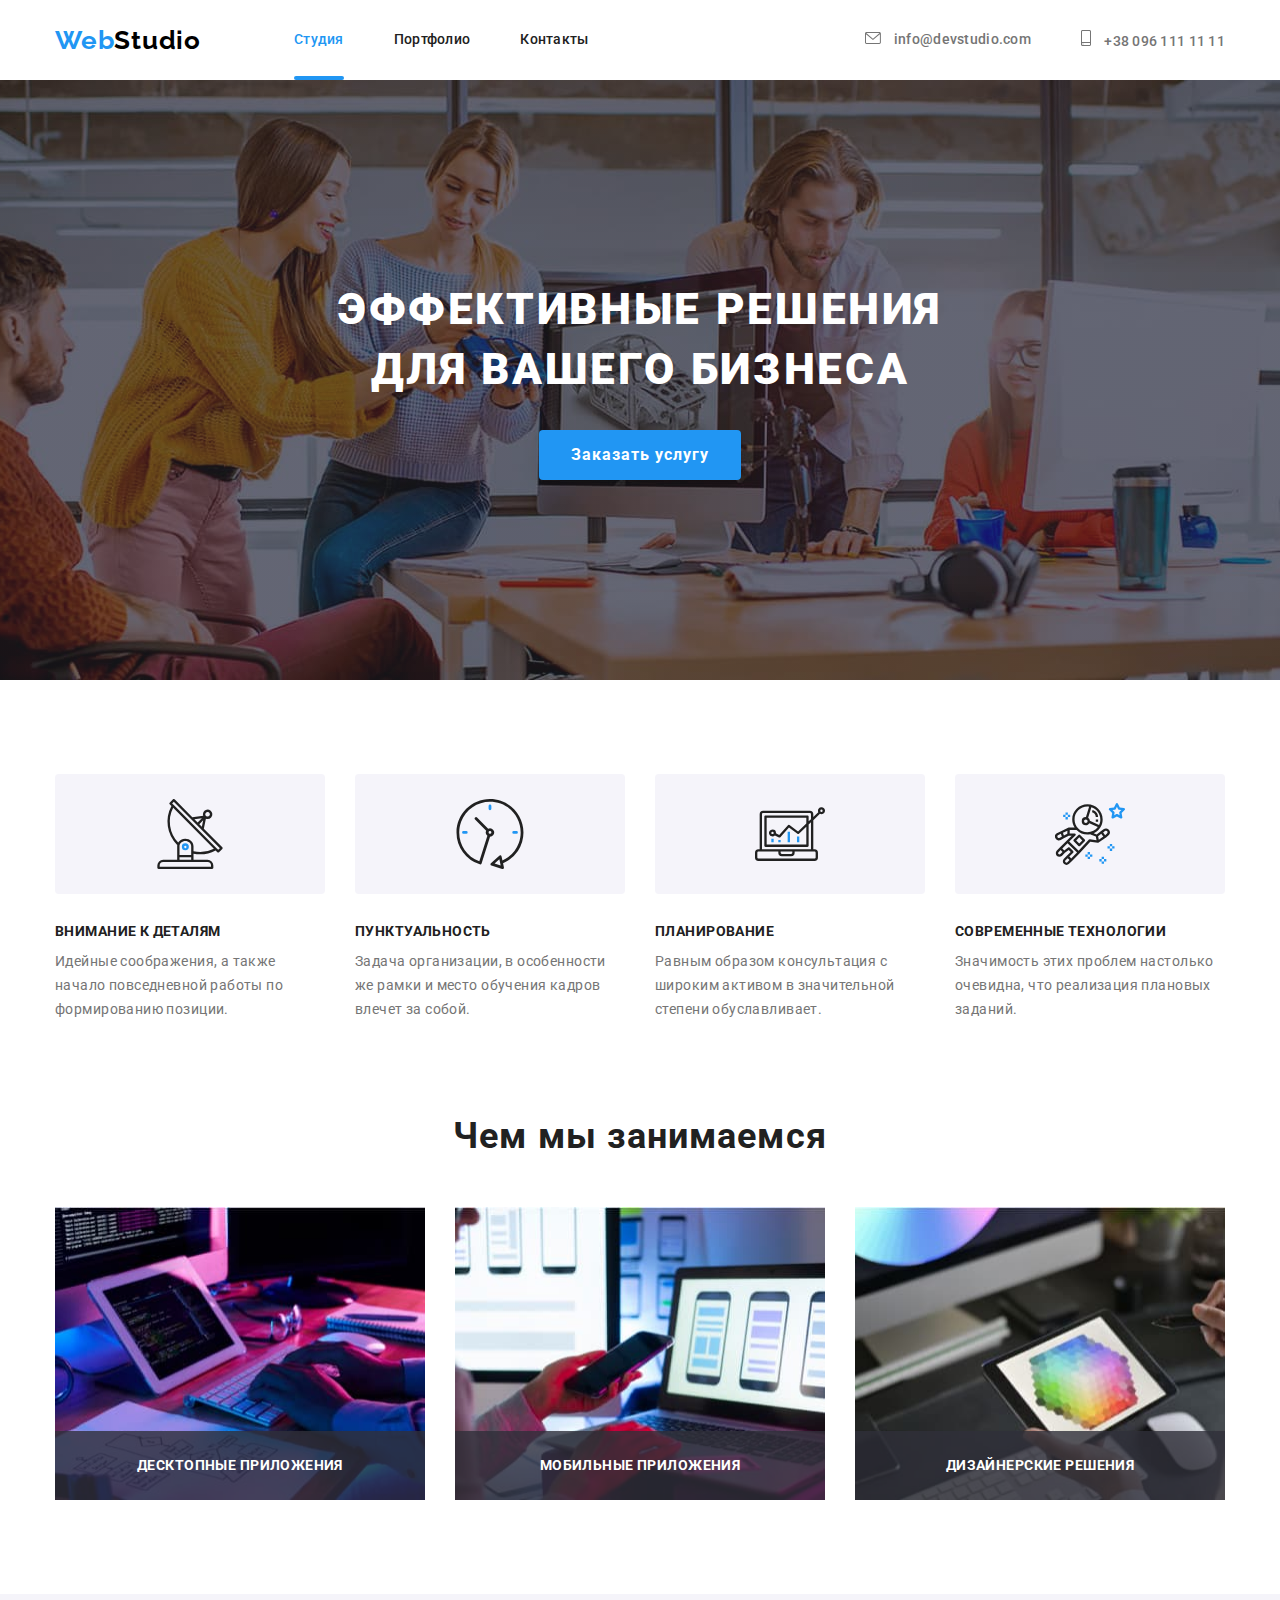
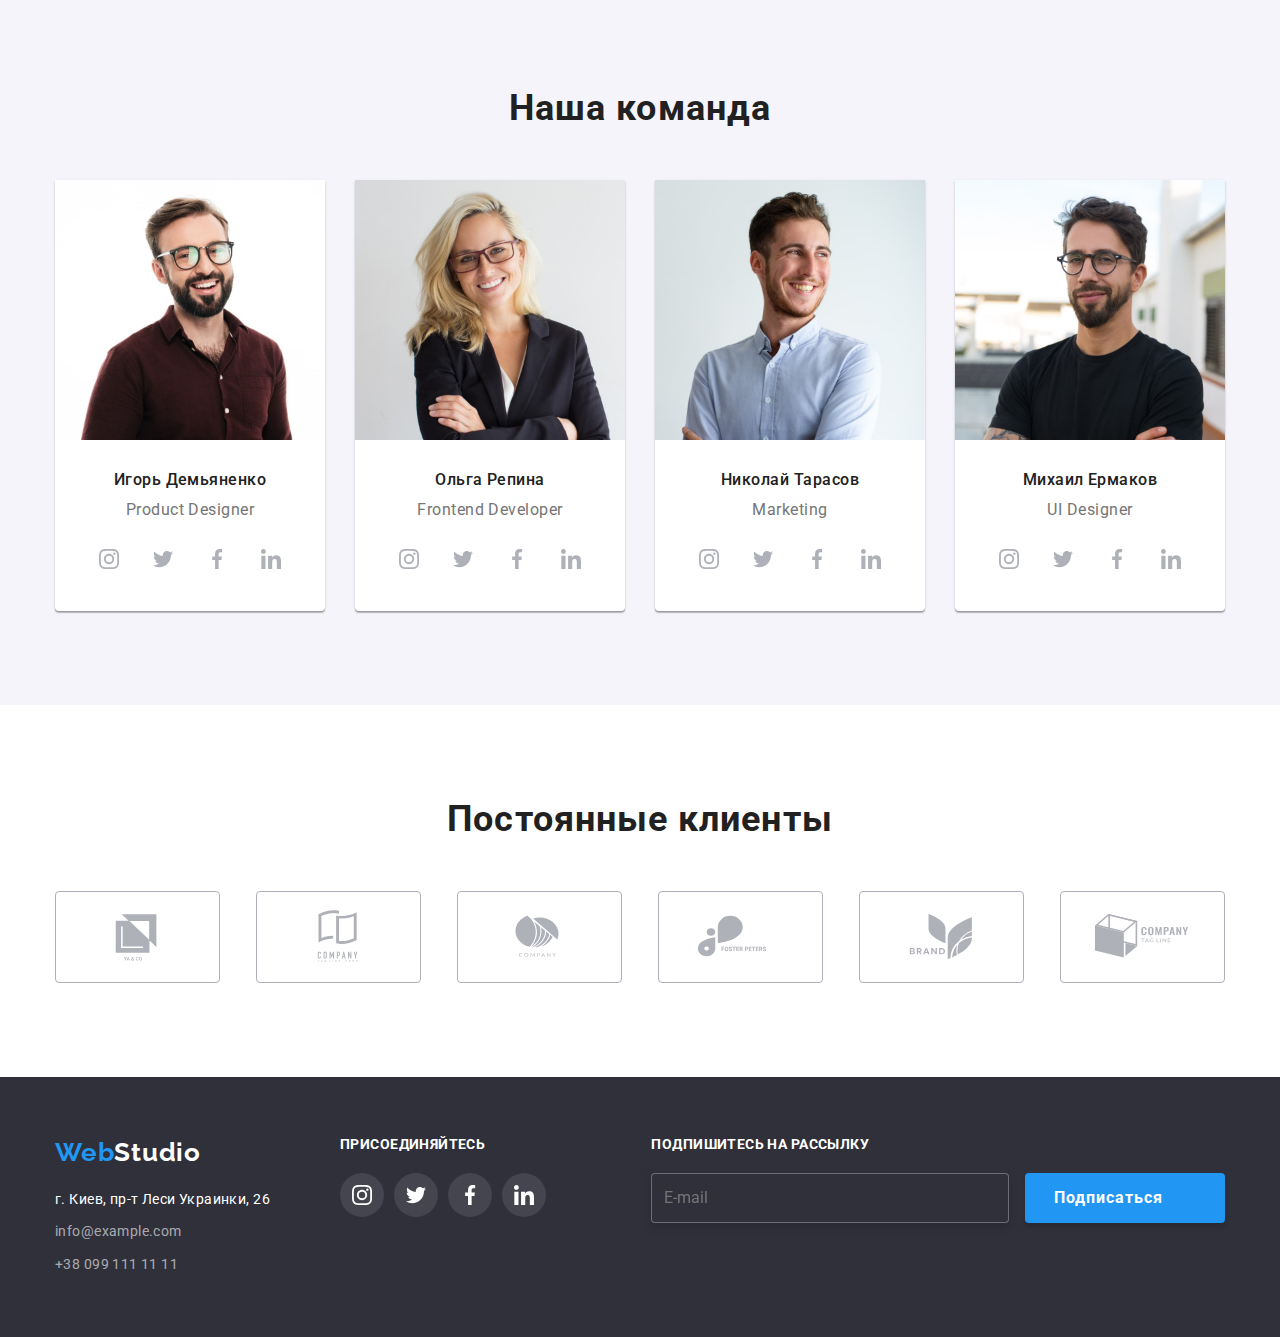
==== commit 04fd0b56: "правки" ====
--- a/index.html
+++ b/index.html
@@ -57,7 +57,6 @@
         <button type="button" data-modal-open class="hero-button">Заказать услугу</button>
     </section>
     
-
     <!-- Особенности -->
 
     <section class="features-section">
--- a/css/styles.css
+++ b/css/styles.css
@@ -75,16 +75,16 @@
 }
 
 .site-nav {
+  display: flex;
   padding: 0;
   margin-left: 93px;
   margin-top: 0;
   margin-bottom: 0;
-  display: flex;
 }
 
 .site-nav__item {
+  position: relative;
   margin-right: 50px;
-  position: relative;
 }
 
 .site-nav__item:last-child {
@@ -92,41 +92,41 @@
 }
 
 .site-nav__link {
+  display: block;
+  padding-top: 32px;
+  padding-bottom: 32px;
   text-decoration: none;
   color: #212121;
   font-weight: 500;
   font-size: 14px;
   line-height: 1.14;
   letter-spacing: 0.02em;
+  transition: color 250ms linear;
+}
+
+.site-nav__links {
   display: block;
   padding-top: 32px;
   padding-bottom: 32px;
-  transition: color 250ms linear;
-}
-
-.site-nav__links {
   text-decoration: none;
   color: #2196f3;
   font-weight: 500;
   font-size: 14px;
   line-height: 1.14;
   letter-spacing: 0.02em;
+  transition: color 250ms linear;
+}
+
+.site-nav__links::after {
+  position: absolute;
+  bottom: 0;
+  left: 0;
   display: block;
-  padding-top: 32px;
-  padding-bottom: 32px;
-  transition: color 250ms linear;
-}
-
-.site-nav__links::after {
   content: '';
-  display: block;
   width: 100%;
   height: 4px;
   background-color: #2196f3;
   border-radius: 2px;
-  position: absolute;
-  bottom: 0;
-  left: 0;
 }
 
 .site-nav__link:hover,
@@ -173,6 +173,9 @@
 /* Герой */
 
 .hero {
+  background-size: cover;
+  background-position: center;
+  background-repeat: no-repeat;
   background-color: #c4c4c4;
   text-align: center;
   padding-top: 200px;
@@ -183,21 +186,17 @@
   margin-right: auto;
   background-image: linear-gradient(to right, rgba(47, 48, 58, 0.4), rgba(47, 48, 58, 0.4)),
     url(../imges/header-fon.jpg);
-  background-size: cover;
-  background-position: center;
-  background-repeat: no-repeat;
 }
 
 .hero-title {
+  margin-top: 0;
+  margin-bottom: 30px;
   color: #ffffff;
   font-weight: 900;
   font-size: 44px;
   line-height: 1.36;
-
   letter-spacing: 0.06em;
   text-transform: uppercase;
-  margin-top: 0;
-  margin-bottom: 30px;
 }
 
 .hero-button {
@@ -243,14 +242,14 @@
 }
 
 .features-list__item::before {
+  background-position: center;
+  display: block;
+  margin-bottom: 30px;
   content: '';
   height: 120px;
-  display: block;
   background-color: #f5f4fa;
   border-radius: 4px;
   background-repeat: no-repeat;
-  background-position: center;
-  margin-bottom: 30px;
 }
 
 .features-list__item:nth-child(1)::before {
@@ -274,23 +273,23 @@
 }
 
 .features-list__title {
+  margin-top: 0;
+  margin-bottom: 10px;
   font-weight: 700;
   font-size: 14px;
   line-height: 1.14;
   letter-spacing: 0.03em;
   text-transform: uppercase;
-  margin-top: 0;
-  margin-bottom: 10px;
 }
 
 .features-list__text {
+  margin-top: 0;
+  margin-bottom: 0;
   color: #757575;
   font-weight: 400;
   font-size: 14px;
   line-height: 1.71;
   letter-spacing: 0.03em;
-  margin-top: 0;
-  margin-bottom: 0;
 }
 
 /* Чем мы занимаемся */
@@ -300,13 +299,13 @@
 }
 
 .doing-section__title {
+  margin-top: 0;
+  margin-bottom: 50px;
   font-weight: 700;
   font-size: 36px;
   line-height: 1.16;
   text-align: center;
   letter-spacing: 0.03em;
-  margin-top: 0;
-  margin-bottom: 50px;
 }
 
 .doing-list {
@@ -327,16 +326,15 @@
   bottom: 0;
   left: 0;
   width: 100%;
-  background-color: rgba(47, 48, 58, 0.8);
-  font-weight: 700;
-  font-size: 14px;
-  line-height: 1.14;
-  text-align: center;
-  letter-spacing: 0.03em;
-  text-transform: uppercase;
   padding-top: 27px;
   padding-bottom: 27px;
-
+  background-color: rgba(47, 48, 58, 0.8);
+  font-weight: 700;
+  font-size: 14px;
+  line-height: 1.14;
+  text-align: center;
+  letter-spacing: 0.03em;
+  text-transform: uppercase;
   color: #ffffff;
 }
 
@@ -353,20 +351,20 @@
 }
 
 .ourteam-section__title {
+  margin-top: 0;
+  margin-bottom: 50px;
   font-weight: 700;
   font-size: 36px;
   line-height: 1.16;
   letter-spacing: 0.03em;
   text-align: center;
-  margin-top: 0;
-  margin-bottom: 50px;
 }
 
 .ourteam-list {
+  display: flex;
   margin-top: 0;
   margin-bottom: 0;
   padding-left: 0;
-  display: flex;
 }
 
 .ourteam-thumb {
@@ -374,23 +372,23 @@
 }
 
 .ourteam-list__title {
+  margin-bottom: 10px;
+  margin-top: 0;
   font-weight: 500;
   font-size: 16px;
   line-height: 1.19;
   letter-spacing: 0.03em;
-  margin-bottom: 10px;
-  margin-top: 0;
   text-align: center;
 }
 
 .ourteam-list__text {
+  margin-top: 0;
+  margin-bottom: 0;
   color: #757575;
   font-weight: 400;
   font-size: 16px;
   line-height: 1.35;
   letter-spacing: 0.03em;
-  margin-top: 0;
-  margin-bottom: 0;
   text-align: center;
 }
 
@@ -445,13 +443,13 @@
 
 /* Постоянные клиенты */
 .clients-section__title {
+  margin-top: 0;
+  margin-bottom: 50px;
   font-weight: 700;
   font-size: 36px;
   line-height: 1.16;
   text-align: center;
   letter-spacing: 0.03em;
-  margin-top: 0;
-  margin-bottom: 50px;
 }
 
 .clients-section {
@@ -461,10 +459,10 @@
 
 .clients-list {
   display: flex;
+  justify-content: space-between;
   margin-top: 0;
   margin-bottom: 0;
   padding-left: 0;
-  justify-content: space-between;
 }
 
 .clients-list__item {
@@ -528,6 +526,7 @@
 }
 
 .footer-contact__tel {
+  display: block;
   font-style: normal;
   font-weight: 400;
   font-size: 14px;
@@ -535,10 +534,10 @@
   letter-spacing: 0.03em;
   color: rgba(255, 255, 255, 0.6);
   text-decoration: none;
+}
+
+.footer-contact__email {
   display: block;
-}
-
-.footer-contact__email {
   margin-bottom: 9px;
   font-style: normal;
   font-weight: 400;
@@ -547,7 +546,6 @@
   letter-spacing: 0.03em;
   color: rgba(255, 255, 255, 0.6);
   text-decoration: none;
-  display: block;
 }
 
 .footer-container {
@@ -560,6 +558,7 @@
 }
 
 .footer-social__title {
+  margin-bottom: 20px;
   font-family: Roboto;
   font-style: normal;
   font-weight: 700;
@@ -567,8 +566,6 @@
   line-height: 1.14;
   letter-spacing: 0.03em;
   text-transform: uppercase;
-  margin-bottom: 20px;
-
   color: #ffffff;
 }
 
@@ -612,15 +609,16 @@
 }
 
 .filter-list {
+  display: flex;
+  align-items: center;
+  justify-content: center;
   margin-top: 0;
   margin-bottom: 50px;
   padding-left: 0;
-  display: flex;
-  align-items: center;
-  justify-content: center;
 }
 
 .filter-list__btn {
+  padding: 6px 22px 6px 22px;
   font-family: Roboto;
   font-style: normal;
   font-weight: 500;
@@ -631,19 +629,18 @@
   background: #f5f4fa;
   border-radius: 4px;
   border: 0;
-  padding: 6px 22px 6px 22px;
   color: #212121;
   cursor: pointer;
   transition: background-color 250ms linear, color 250ms linear;
 }
 
 .filter-list {
+  display: flex;
+  align-items: center;
+  justify-content: center;
   margin-top: 0;
   margin-bottom: 50px;
   padding-left: 0;
-  display: flex;
-  align-items: center;
-  justify-content: center;
 }
 
 .filter-list__btn:hover,
@@ -672,16 +669,16 @@
 }
 
 .portfolio-overlay {
-  transform: translateY(100%);
   position: absolute;
   top: 0;
   left: 0;
   width: 100%;
-  transition: transform 250ms linear;
   padding-top: 63px;
   padding-left: 24px;
   padding-bottom: 63px;
   padding-right: 24px;
+  transform: translateY(100%);
+  transition: transform 250ms linear;
   background: rgba(33, 150, 243, 0.9);
   font-weight: 400;
   font-size: 18px;
@@ -703,11 +700,11 @@
 }
 
 .projects-list {
+  display: flex;
+  flex-wrap: wrap;
   margin-top: 0;
   margin-bottom: 0;
   padding-left: 0;
-  display: flex;
-  flex-wrap: wrap;
   margin-bottom: 30px;
   margin-right: -30px;
 }
@@ -777,20 +774,20 @@
 }
 
 .modal-close-btn {
+  display: flex;
   position: absolute;
+  justify-content: center;
+  align-items: center;
   border: none;
   top: 8px;
   right: 8px;
   width: 30px;
   height: 30px;
+  padding: 0;
   border-radius: 50%;
   background: #ffffff;
   border: 1px solid rgba(0, 0, 0, 0.1);
   cursor: pointer;
-  padding: 0;
-  display: flex;
-  justify-content: center;
-  align-items: center;
 }
 
 .icon-button {
@@ -922,6 +919,8 @@
 }
 
 .modal-form-btn {
+  margin-left: auto;
+  margin-right: auto;
   font-family: inherit;
   color: #ffffff;
   background-color: #2196f3;
@@ -938,8 +937,6 @@
   border: 0;
   cursor: pointer;
   transition: background-color 250ms linear;
-  margin-left: auto;
-  margin-right: auto;
 }
 
 .modal-form-btn:hover,
@@ -966,6 +963,7 @@
 }
 
 .footer-modal-form-head {
+  margin-bottom: 20px;
   font-family: Roboto;
   font-style: normal;
   font-weight: 700;
@@ -974,11 +972,15 @@
   letter-spacing: 0.03em;
   text-transform: uppercase;
   color: #ffffff;
-  margin-bottom: 20px;
 }
 
 .footer-modal-form-btr {
   position: relative;
+  background-image: url(../imges/icon-telegram.svg);
+  background-repeat: no-repeat;
+  background-position: 148px 50%;
+  margin-left: 12px;
+  margin-right: auto;
   font-family: inherit;
   color: #ffffff;
   background-color: #2196f3;
@@ -995,11 +997,6 @@
   border: 0;
   cursor: pointer;
   transition: background-color 250ms linear;
-  margin-left: 12px;
-  margin-right: auto;
-  background-image: url(../imges/icon-telegram.svg);
-  background-repeat: no-repeat;
-  background-position: 148px 50%;
 }
 
 .footer-modal-form-btr:hover,
